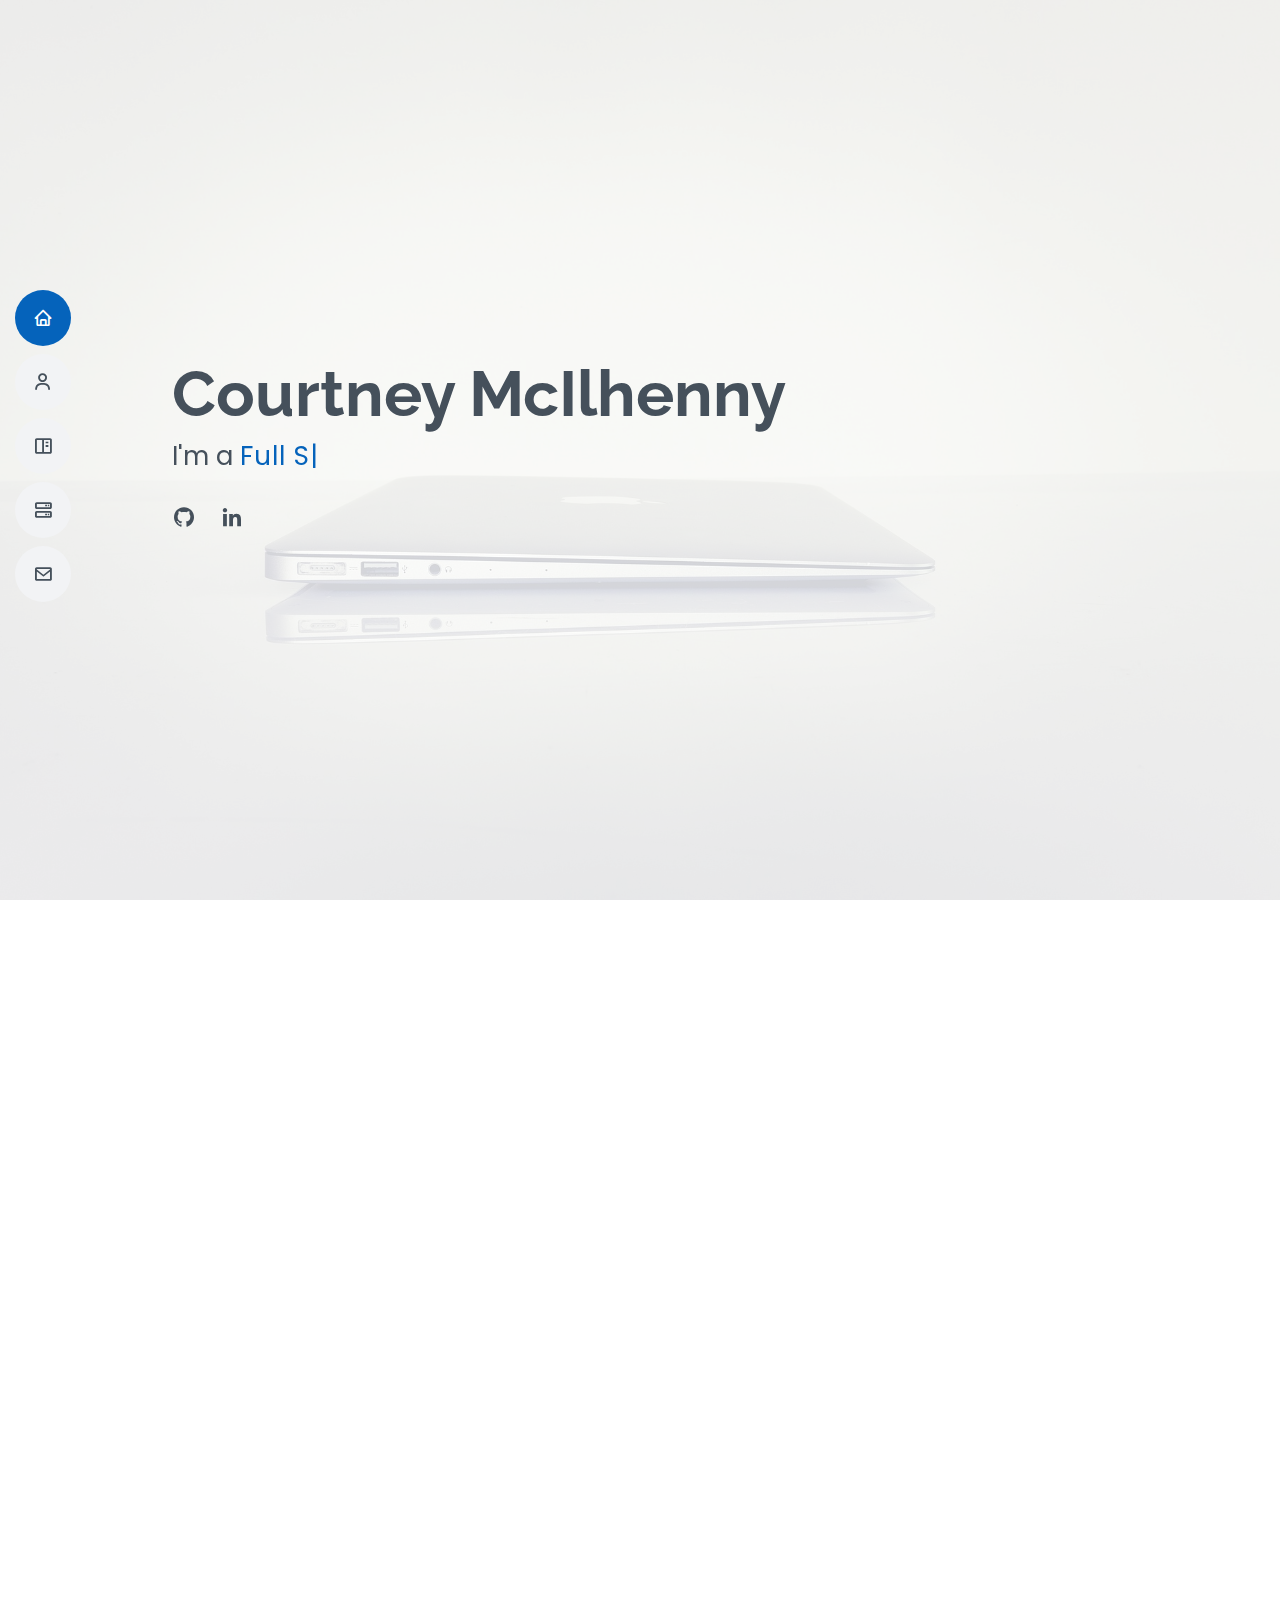
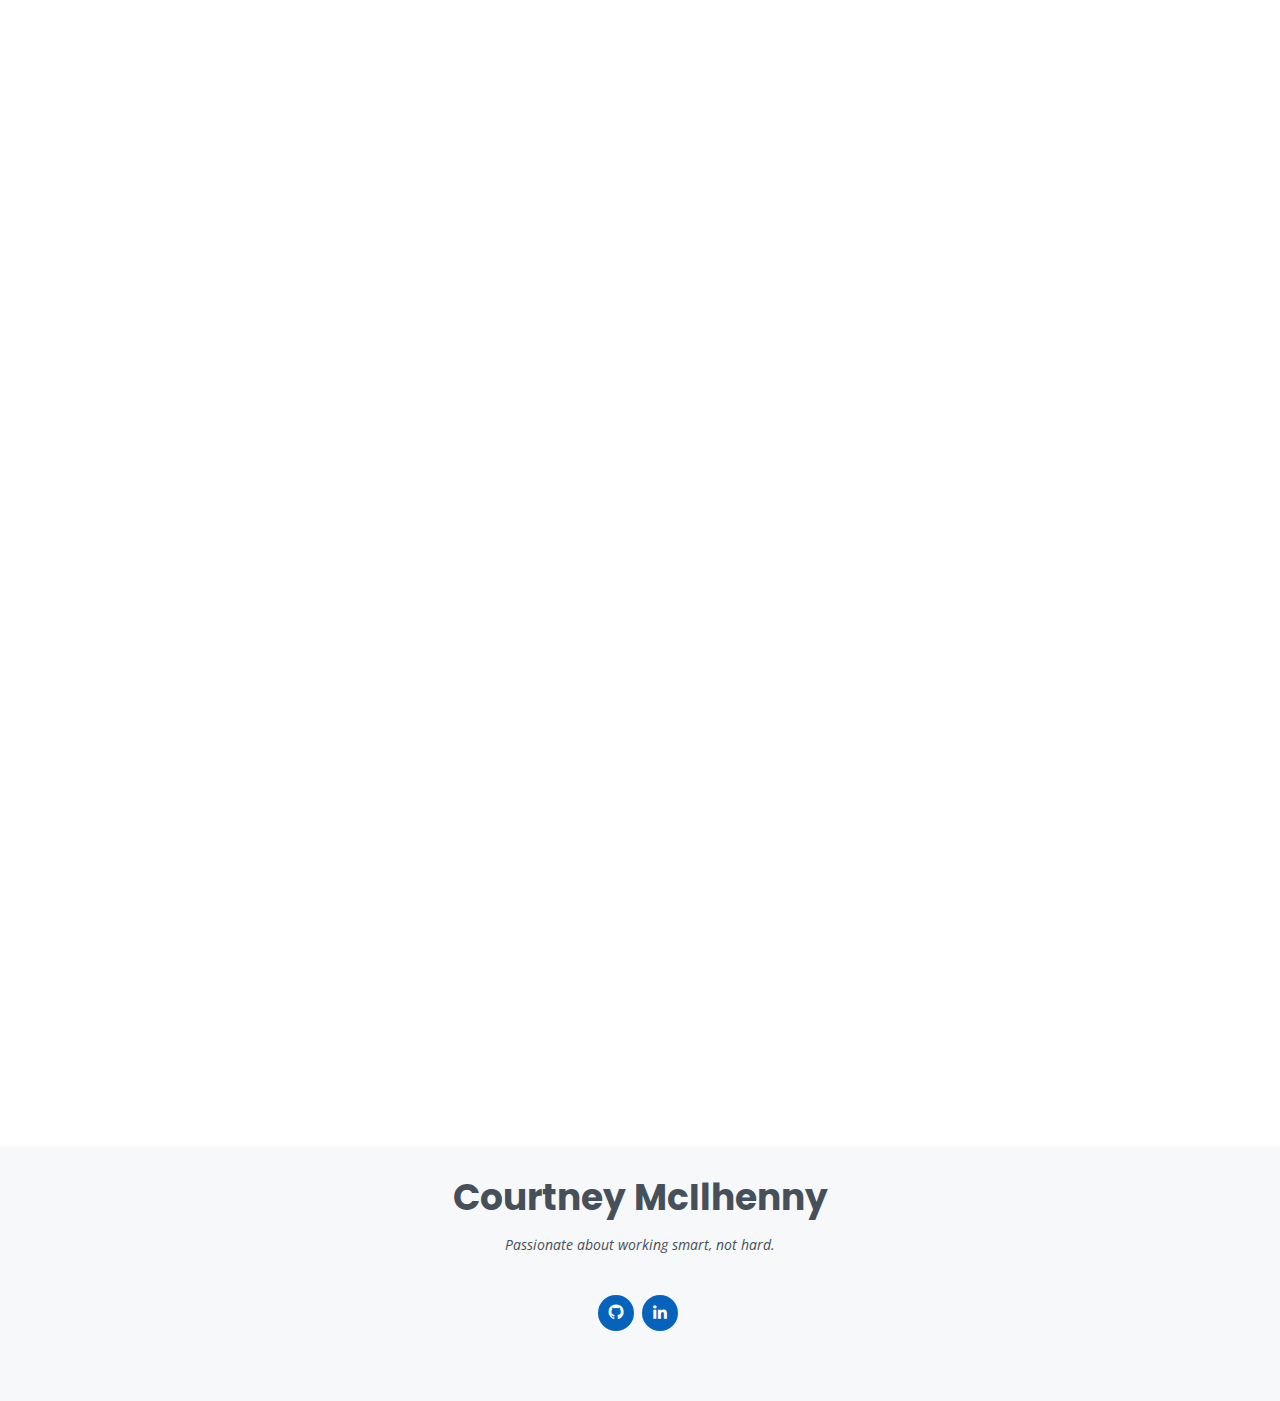
==== index.html @ bf25079f "updating footer" ====
<!DOCTYPE html>
<html lang="en">

<head>
  <meta charset="utf-8">
  <meta content="width=device-width, initial-scale=1.0" name="viewport">

  <title>Courtney McIlhenny</title>
  <meta content="" name="description">
  <meta content="" name="keywords">

  <!-- Favicons -->
  <link href="assets/img/logo.png" rel="icon">
  <link href="assets/img/apple-touch-icon.png" rel="apple-touch-icon">

  <!-- Google Fonts -->
  <link href="https://fonts.googleapis.com/css?family=Open+Sans:300,300i,400,400i,600,600i,700,700i|Raleway:300,300i,400,400i,500,500i,600,600i,700,700i|Poppins:300,300i,400,400i,500,500i,600,600i,700,700i" rel="stylesheet">

  <!-- Vendor CSS Files -->
  <link href="assets/vendor/aos/aos.css" rel="stylesheet">
  <link href="assets/vendor/bootstrap/css/bootstrap.min.css" rel="stylesheet">
  <link href="assets/vendor/bootstrap-icons/bootstrap-icons.css" rel="stylesheet">
  <link href="assets/vendor/boxicons/css/boxicons.min.css" rel="stylesheet">
  <link href="assets/vendor/glightbox/css/glightbox.min.css" rel="stylesheet">
  <link href="assets/vendor/swiper/swiper-bundle.min.css" rel="stylesheet">

  <!-- Template Main CSS File -->
  <link href="assets/css/style.css" rel="stylesheet">

  <!-- =======================================================
  * Template Name: MyResume - v4.8.1
  * Template URL: https://bootstrapmade.com/free-html-bootstrap-template-my-resume/
  * Author: BootstrapMade.com
  * License: https://bootstrapmade.com/license/
  ======================================================== -->
</head>

<body>

  <!-- ======= Mobile nav toggle button ======= -->
  <!-- <button type="button" class="mobile-nav-toggle d-xl-none"><i class="bi bi-list mobile-nav-toggle"></i></button> -->
  <i class="bi bi-list mobile-nav-toggle d-xl-none"></i>
  <!-- ======= Header ======= -->
  <header id="header" class="d-flex flex-column justify-content-center">

    <nav id="navbar" class="navbar nav-menu">
      <ul>
        <li><a href="#hero" class="nav-link scrollto active"><i class="bx bx-home"></i> <span>Home</span></a></li>
        <li><a href="#about" class="nav-link scrollto"><i class="bx bx-user"></i> <span>About</span></a></li>
        <li><a href="#portfolio" class="nav-link scrollto"><i class="bx bx-book-content"></i> <span>Portfolio</span></a></li>
        <li><a href="#services" class="nav-link scrollto"><i class="bx bx-server"></i> <span>Services</span></a></li>
        <li><a href="#contact" class="nav-link scrollto"><i class="bx bx-envelope"></i> <span>Contact</span></a></li>
      </ul>
    </nav><!-- .nav-menu -->

  </header><!-- End Header -->

  <!-- ======= Hero Section ======= -->
  <section id="hero" class="d-flex flex-column justify-content-center">
    <div class="container" data-aos="zoom-in" data-aos-delay="100">
      <h1>Courtney McIlhenny</h1>
      <p>I'm a <span class="typed" data-typed-items="Full Stack Developer, Software Engineer, Software Developer"></span></p>
      <div class="social-links">
        <a href="https://github.com/cmcilhenny" target="_blank" class="github"><i class="bx bxl-github"></i></a>
        <a href="https://www.linkedin.com/in/courtneymcilhenny/" target="_blank" class="linkedin"><i class="bx bxl-linkedin"></i></a>
      </div>
    </div>
  </section><!-- End Hero -->

  <main id="main">

    <!-- ======= About Section ======= -->
    <section id="about" class="about">
      <div class="container" data-aos="fade-up">

        <div class="section-title">
          <h2>About</h2>
          <p>Magnam dolores commodi suscipit. Necessitatibus eius consequatur ex aliquid fuga eum quidem. Sit sint consectetur velit. Quisquam quos quisquam cupiditate. Et nemo qui impedit suscipit alias ea. Quia fugiat sit in iste officiis commodi quidem hic quas.</p>
        </div>

        <div class="row">
          <div class="col-lg-4">
            <img src="assets/img/profile-pic.jpg" class="img-fluid" alt="">
          </div>
          <div class="col-lg-8 pt-4 pt-lg-0 content">
            <h3>Full Stack Software Engineer.</h3>
            <p class="fst-italic">
              Lorem ipsum dolor sit amet, consectetur adipiscing elit, sed do eiusmod tempor incididunt ut labore et dolore
              magna aliqua.
            </p>
            <div class="row">
              <div class="col-lg-6">
                <ul>
                  <li><i class="bi bi-chevron-right"></i> <strong>Website:</strong> <span>www.example.com</span></li>
                  <li><i class="bi bi-chevron-right"></i> <strong>City:</strong> <span>Minneapolis, USA</span></li>
                </ul>
              </div>
              <div class="col-lg-6">
                <ul>
                  <li><i class="bi bi-chevron-right"></i> <strong>Email:</strong> <span>email@example.com</span></li>
                  <li><i class="bi bi-chevron-right"></i> <strong>Freelance:</strong> <span>Available</span></li>
                </ul>
              </div>
            </div>
            <p>
              Officiis eligendi itaque labore et dolorum mollitia officiis optio vero. Quisquam sunt adipisci omnis et ut. Nulla accusantium dolor incidunt officia tempore. Et eius omnis.
              Cupiditate ut dicta maxime officiis quidem quia. Sed et consectetur qui quia repellendus itaque neque. Aliquid amet quidem ut quaerat cupiditate. Ab et eum qui repellendus omnis culpa magni laudantium dolores.
            </p>
          </div>
        </div>

      </div>
    </section><!-- End About Section -->

    <!-- ======= Skills Section ======= -->
    <section id="skills" class="skills">
      <div class="container" data-aos="fade-up">

        <div class="section-title">
          <h2>Skills</h2>
          <p>These are the technologies that I use regularly.</p>
          <a class="btn btn-link mt-2" target="_blank" href="https://drive.google.com/file/d/1zVoHGebVBBSy9ZC36EYoySupfPqlzGY8/view?usp=sharing">
            View My Resume
          </a>
        </div>

        <div class="row">

          <div class="col-lg-4 col-md-6">
            <div class="count-box">
              <img src="assets/img/skills/html.png" class="skills-icon"/>              
              <h4>HTML</h4>
              <p>
                I translate mock ups into semantic HTML. I love thinking about the best tags for the job!
              </p>
            </div>
          </div>

          <div class="col-lg-4 col-md-6 mt-5 mt-md-0">
            <div class="count-box">
              <img src="assets/img/skills/css.png" class="skills-icon"/>
              <h4>CSS</h4>
              <p>
                I use CSS to build great user experiences. I am familiar with Sass and CSS in JS, which help efficienlty build these experiences and keep an orginised codbase.
              </p>
            </div>
          </div>

          <div class="col-lg-4 col-md-6 mt-5 mt-lg-0">
            <div class="count-box">
              <img src="assets/img/skills/js.png" class="skills-icon"/>
              <h4>JavaScript</h4>
              <p>
                I fell in love with coding through Javascript and learned some basics building a "choose your own adventure game." Now, I build both static and dynamic websites that utilize Javascript.
              </p>
            </div>
          </div>

          <div class="col-lg-4 col-md-6 mt-5 mt-lg-0">
            <div class="count-box">
              <img src="assets/img/skills/react.png" class="skills-icon"/>
              <h4>React</h4>
              <p>
                I have experience using Backbone, Angualr and React. React is my prefered framework for a variety of reasons including its testability, performance, and code organization. Honestly, I have the most fun developing in this framwork!
              </p>
            </div>
          </div>

          <div class="col-lg-4 col-md-6 mt-5 mt-lg-0">
            <div class="count-box">
              <img src="assets/img/skills/aws.png" class="skills-icon"/>
              <h4>AWS</h4>
              <p>
                I am able to use a variety Amazon Web Services (AWS) to deploy and maintain enterprise web applications. I have managed and created groovy scripts for creating conditiuous deployment pipelines on the enterprise level.
              </p>
            </div>
          </div>

          <div class="col-lg-4 col-md-6 mt-5 mt-lg-0">
            <div class="count-box">
              <img src="assets/img/skills/organization.png" class="skills-icon"/>
              <h4>Organization & Communication</h4>
              <p>
                I have a unique background in managing large teams and organizing massive public events prior to starting my career as a software developer. I have extensive experince working and parenting small children during COVID. I am used to juggling multiplte projects and communicating about thier progress.
          </div>

        </div>

      </div>
    </section><!-- End Facts Section -->

    <!-- ======= Portfolio Section ======= -->
    <section id="portfolio" class="portfolio section-bg">
      <div class="container" data-aos="fade-up">

        <div class="section-title">
          <h2>Portfolio</h2>
          <p>Magnam dolores commodi suscipit. Necessitatibus eius consequatur ex aliquid fuga eum quidem. Sit sint consectetur velit. Quisquam quos quisquam cupiditate. Et nemo qui impedit suscipit alias ea. Quia fugiat sit in iste officiis commodi quidem hic quas.</p>
        </div>

        <div class="row">
          <div class="col-lg-12 d-flex justify-content-center" data-aos="fade-up" data-aos-delay="100">
            <ul id="portfolio-flters">
              <li data-filter="*" class="filter-active">All</li>
              <li data-filter=".filter-app">App</li>
              <li data-filter=".filter-card">Card</li>
              <li data-filter=".filter-web">Web</li>
            </ul>
          </div>
        </div>

        <div class="row portfolio-container" data-aos="fade-up" data-aos-delay="200">

          <div class="col-lg-4 col-md-6 portfolio-item filter-app">
            <div class="portfolio-wrap">
              <img src="assets/img/portfolio/portfolio-1.jpg" class="img-fluid" alt="">
              <div class="portfolio-info">
                <h4>App 1</h4>
                <p>App</p>
                <div class="portfolio-links">
                  <a href="assets/img/portfolio/portfolio-1.jpg" data-gallery="portfolioGallery" class="portfolio-lightbox" title="App 1"><i class="bx bx-plus"></i></a>
                  <a href="portfolio-details.html" class="portfolio-details-lightbox" data-glightbox="type: external" title="Portfolio Details"><i class="bx bx-link"></i></a>
                </div>
              </div>
            </div>
          </div>

          <div class="col-lg-4 col-md-6 portfolio-item filter-web">
            <div class="portfolio-wrap">
              <img src="assets/img/portfolio/portfolio-2.jpg" class="img-fluid" alt="">
              <div class="portfolio-info">
                <h4>Web 3</h4>
                <p>Web</p>
                <div class="portfolio-links">
                  <a href="assets/img/portfolio/portfolio-2.jpg" data-gallery="portfolioGallery" class="portfolio-lightbox" title="Web 3"><i class="bx bx-plus"></i></a>
                  <a href="portfolio-details.html" class="portfolio-details-lightbox" data-glightbox="type: external" title="Portfolio Details"><i class="bx bx-link"></i></a>
                </div>
              </div>
            </div>
          </div>

          <div class="col-lg-4 col-md-6 portfolio-item filter-app">
            <div class="portfolio-wrap">
              <img src="assets/img/portfolio/portfolio-3.jpg" class="img-fluid" alt="">
              <div class="portfolio-info">
                <h4>App 2</h4>
                <p>App</p>
                <div class="portfolio-links">
                  <a href="assets/img/portfolio/portfolio-3.jpg" data-gallery="portfolioGallery" class="portfolio-lightbox" title="App 2"><i class="bx bx-plus"></i></a>
                  <a href="portfolio-details.html" class="portfolio-details-lightbox" data-glightbox="type: external" title="Portfolio Details"><i class="bx bx-link"></i></a>
                </div>
              </div>
            </div>
          </div>

          <div class="col-lg-4 col-md-6 portfolio-item filter-card">
            <div class="portfolio-wrap">
              <img src="assets/img/portfolio/portfolio-4.jpg" class="img-fluid" alt="">
              <div class="portfolio-info">
                <h4>Card 2</h4>
                <p>Card</p>
                <div class="portfolio-links">
                  <a href="assets/img/portfolio/portfolio-4.jpg" data-gallery="portfolioGallery" class="portfolio-lightbox" title="Card 2"><i class="bx bx-plus"></i></a>
                  <a href="portfolio-details.html" class="portfolio-details-lightbox" data-glightbox="type: external" title="Portfolio Details"><i class="bx bx-link"></i></a>
                </div>
              </div>
            </div>
          </div>

          <div class="col-lg-4 col-md-6 portfolio-item filter-web">
            <div class="portfolio-wrap">
              <img src="assets/img/portfolio/portfolio-5.jpg" class="img-fluid" alt="">
              <div class="portfolio-info">
                <h4>Web 2</h4>
                <p>Web</p>
                <div class="portfolio-links">
                  <a href="assets/img/portfolio/portfolio-5.jpg" data-gallery="portfolioGallery" class="portfolio-lightbox" title="Web 2"><i class="bx bx-plus"></i></a>
                  <a href="portfolio-details.html" class="portfolio-details-lightbox" data-glightbox="type: external" title="Portfolio Details"><i class="bx bx-link"></i></a>
                </div>
              </div>
            </div>
          </div>

          <div class="col-lg-4 col-md-6 portfolio-item filter-app">
            <div class="portfolio-wrap">
              <img src="assets/img/portfolio/portfolio-6.jpg" class="img-fluid" alt="">
              <div class="portfolio-info">
                <h4>App 3</h4>
                <p>App</p>
                <div class="portfolio-links">
                  <a href="assets/img/portfolio/portfolio-6.jpg" data-gallery="portfolioGallery" class="portfolio-lightbox" title="App 3"><i class="bx bx-plus"></i></a>
                  <a href="portfolio-details.html" class="portfolio-details-lightbox" data-glightbox="type: external" title="Portfolio Details"><i class="bx bx-link"></i></a>
                </div>
              </div>
            </div>
          </div>

          <div class="col-lg-4 col-md-6 portfolio-item filter-card">
            <div class="portfolio-wrap">
              <img src="assets/img/portfolio/portfolio-7.jpg" class="img-fluid" alt="">
              <div class="portfolio-info">
                <h4>Card 1</h4>
                <p>Card</p>
                <div class="portfolio-links">
                  <a href="assets/img/portfolio/portfolio-7.jpg" data-gallery="portfolioGallery" class="portfolio-lightbox" title="Card 1"><i class="bx bx-plus"></i></a>
                  <a href="portfolio-details.html" class="portfolio-details-lightbox" data-glightbox="type: external" title="Portfolio Details"><i class="bx bx-link"></i></a>
                </div>
              </div>
            </div>
          </div>

          <div class="col-lg-4 col-md-6 portfolio-item filter-card">
            <div class="portfolio-wrap">
              <img src="assets/img/portfolio/portfolio-8.jpg" class="img-fluid" alt="">
              <div class="portfolio-info">
                <h4>Card 3</h4>
                <p>Card</p>
                <div class="portfolio-links">
                  <a href="assets/img/portfolio/portfolio-8.jpg" data-gallery="portfolioGallery" class="portfolio-lightbox" title="Card 3"><i class="bx bx-plus"></i></a>
                  <a href="portfolio-details.html" class="portfolio-details-lightbox" data-glightbox="type: external" title="Portfolio Details"><i class="bx bx-link"></i></a>
                </div>
              </div>
            </div>
          </div>

          <div class="col-lg-4 col-md-6 portfolio-item filter-web">
            <div class="portfolio-wrap">
              <img src="assets/img/portfolio/portfolio-9.jpg" class="img-fluid" alt="">
              <div class="portfolio-info">
                <h4>Web 3</h4>
                <p>Web</p>
                <div class="portfolio-links">
                  <a href="assets/img/portfolio/portfolio-9.jpg" data-gallery="portfolioGallery" class="portfolio-lightbox" title="Web 3"><i class="bx bx-plus"></i></a>
                  <a href="portfolio-details.html" class="portfolio-details-lightbox" data-glightbox="type: external" title="Portfolio Details"><i class="bx bx-link"></i></a>
                </div>
              </div>
            </div>
          </div>

        </div>

      </div>
    </section><!-- End Portfolio Section -->

    <!-- ======= Services Section ======= -->
    <section id="services" class="services">
      <div class="container" data-aos="fade-up">

        <div class="section-title">
          <h2>Services</h2>
          <p>Magnam dolores commodi suscipit. Necessitatibus eius consequatur ex aliquid fuga eum quidem. Sit sint consectetur velit. Quisquam quos quisquam cupiditate. Et nemo qui impedit suscipit alias ea. Quia fugiat sit in iste officiis commodi quidem hic quas.</p>
        </div>

        <div class="row">

          <div class="col-lg-4 col-md-6 d-flex align-items-stretch" data-aos="zoom-in" data-aos-delay="100">
            <div class="icon-box iconbox-blue">
              <div class="icon">
                <svg width="100" height="100" viewBox="0 0 600 600" xmlns="http://www.w3.org/2000/svg">
                  <path stroke="none" stroke-width="0" fill="#f5f5f5" d="M300,521.0016835830174C376.1290562159157,517.8887921683347,466.0731472004068,529.7835943286574,510.70327084640275,468.03025145048787C554.3714126377745,407.6079735673963,508.03601936045806,328.9844924480964,491.2728898941984,256.3432110539036C474.5976632858925,184.082847569629,479.9380746630129,96.60480741107993,416.23090153303,58.64404602377083C348.86323505073057,18.502131276798302,261.93793281208167,40.57373210992963,193.5410806939664,78.93577620505333C130.42746243093433,114.334589627462,98.30271207620316,179.96522072025542,76.75703585869454,249.04625023123273C51.97151888228291,328.5150500222984,13.704378332031375,421.85034740162234,66.52175969318436,486.19268352777647C119.04800174914682,550.1803526380478,217.28368757567262,524.383925680826,300,521.0016835830174"></path>
                </svg>
                <i class="bx bxl-dribbble"></i>
              </div>
              <h4><a href="">Lorem Ipsum</a></h4>
              <p>Voluptatum deleniti atque corrupti quos dolores et quas molestias excepturi</p>
            </div>
          </div>

          <div class="col-lg-4 col-md-6 d-flex align-items-stretch mt-4 mt-md-0" data-aos="zoom-in" data-aos-delay="200">
            <div class="icon-box iconbox-orange ">
              <div class="icon">
                <svg width="100" height="100" viewBox="0 0 600 600" xmlns="http://www.w3.org/2000/svg">
                  <path stroke="none" stroke-width="0" fill="#f5f5f5" d="M300,582.0697525312426C382.5290701553225,586.8405444964366,449.9789794690241,525.3245884688669,502.5850820975895,461.55621195738473C556.606425686781,396.0723002908107,615.8543463187945,314.28637112970534,586.6730223649479,234.56875336149918C558.9533121215079,158.8439757836574,454.9685369536778,164.00468322053177,381.49747125262974,130.76875717737553C312.15926192815925,99.40240125094834,248.97055460311594,18.661163978235184,179.8680185752513,50.54337015887873C110.5421016452524,82.52863877960104,119.82277516462835,180.83849132639028,109.12597500060166,256.43424936330496C100.08760227029461,320.3096726198365,92.17705696193138,384.0621239912766,124.79988738764834,439.7174275375508C164.83382741302287,508.01625554203684,220.96474134820875,577.5009287672846,300,582.0697525312426"></path>
                </svg>
                <i class="bx bx-file"></i>
              </div>
              <h4><a href="">Sed Perspiciatis</a></h4>
              <p>Duis aute irure dolor in reprehenderit in voluptate velit esse cillum dolore</p>
            </div>
          </div>

          <div class="col-lg-4 col-md-6 d-flex align-items-stretch mt-4 mt-lg-0" data-aos="zoom-in" data-aos-delay="300">
            <div class="icon-box iconbox-pink">
              <div class="icon">
                <svg width="100" height="100" viewBox="0 0 600 600" xmlns="http://www.w3.org/2000/svg">
                  <path stroke="none" stroke-width="0" fill="#f5f5f5" d="M300,541.5067337569781C382.14930387511276,545.0595476570109,479.8736841581634,548.3450877840088,526.4010558755058,480.5488172755941C571.5218469581645,414.80211281144784,517.5187510058486,332.0715597781072,496.52539010469104,255.14436215662573C477.37192572678356,184.95920475031193,473.57363656557914,105.61284051026155,413.0603344069578,65.22779650032875C343.27470386102294,18.654635553484475,251.2091493199835,5.337323636656869,175.0934190732945,40.62881213300186C97.87086631185822,76.43348514350839,51.98124368387456,156.15599469081315,36.44837278890362,239.84606092416172C21.716077023791087,319.22268207091537,43.775223500013084,401.1760424656574,96.891909868211,461.97329694683043C147.22146801428983,519.5804099606455,223.5754009179313,538.201503339737,300,541.5067337569781"></path>
                </svg>
                <i class="bx bx-tachometer"></i>
              </div>
              <h4><a href="">Magni Dolores</a></h4>
              <p>Excepteur sint occaecat cupidatat non proident, sunt in culpa qui officia</p>
            </div>
          </div>

          <div class="col-lg-4 col-md-6 d-flex align-items-stretch mt-4" data-aos="zoom-in" data-aos-delay="100">
            <div class="icon-box iconbox-yellow">
              <div class="icon">
                <svg width="100" height="100" viewBox="0 0 600 600" xmlns="http://www.w3.org/2000/svg">
                  <path stroke="none" stroke-width="0" fill="#f5f5f5" d="M300,503.46388370962813C374.79870501325706,506.71871716319447,464.8034551963731,527.1746412648533,510.4981551193396,467.86667711651364C555.9287308511215,408.9015244558933,512.6030010748507,327.5744911775523,490.211057578863,256.5855673507754C471.097692560561,195.9906835881958,447.69079081568157,138.11976852964426,395.19560036434837,102.3242989838813C329.3053358748298,57.3949838291264,248.02791733380457,8.279543830951368,175.87071277845988,42.242879143198664C103.41431057327972,76.34704239035025,93.79494320519305,170.9812938413882,81.28167332365135,250.07896920659033C70.17666984294237,320.27484674793965,64.84698225790005,396.69656628748305,111.28512138212992,450.4950937839243C156.20124167950087,502.5303643271138,231.32542653798444,500.4755392045468,300,503.46388370962813"></path>
                </svg>
                <i class="bx bx-layer"></i>
              </div>
              <h4><a href="">Nemo Enim</a></h4>
              <p>At vero eos et accusamus et iusto odio dignissimos ducimus qui blanditiis</p>
            </div>
          </div>

          <div class="col-lg-4 col-md-6 d-flex align-items-stretch mt-4" data-aos="zoom-in" data-aos-delay="200">
            <div class="icon-box iconbox-red">
              <div class="icon">
                <svg width="100" height="100" viewBox="0 0 600 600" xmlns="http://www.w3.org/2000/svg">
                  <path stroke="none" stroke-width="0" fill="#f5f5f5" d="M300,532.3542879108572C369.38199826031484,532.3153073249985,429.10787420159085,491.63046689027357,474.5244479745417,439.17860296908856C522.8885846962883,383.3225815378663,569.1668002868075,314.3205725914397,550.7432151929288,242.7694973846089C532.6665558377875,172.5657663291529,456.2379748765914,142.6223662098291,390.3689995646985,112.34683881706744C326.66090330228417,83.06452184765237,258.84405631176094,53.51806209861945,193.32584062364296,78.48882559362697C121.61183558270385,105.82097193414197,62.805066853699245,167.19869350419734,48.57481801355237,242.6138429142374C34.843463184063346,315.3850353017275,76.69343916112496,383.4422959591041,125.22947124332185,439.3748458443577C170.7312796277747,491.8107796887764,230.57421082200815,532.3932930995766,300,532.3542879108572"></path>
                </svg>
                <i class="bx bx-slideshow"></i>
              </div>
              <h4><a href="">Dele Cardo</a></h4>
              <p>Quis consequatur saepe eligendi voluptatem consequatur dolor consequuntur</p>
            </div>
          </div>

          <div class="col-lg-4 col-md-6 d-flex align-items-stretch mt-4" data-aos="zoom-in" data-aos-delay="300">
            <div class="icon-box iconbox-teal">
              <div class="icon">
                <svg width="100" height="100" viewBox="0 0 600 600" xmlns="http://www.w3.org/2000/svg">
                  <path stroke="none" stroke-width="0" fill="#f5f5f5" d="M300,566.797414625762C385.7384707136149,576.1784315230908,478.7894351017131,552.8928747891023,531.9192734346935,484.94944893311C584.6109503024035,417.5663521118492,582.489472248146,322.67544863468447,553.9536738515405,242.03673114598146C529.1557734026468,171.96086150256528,465.24506316201064,127.66468636344209,395.9583748389544,100.7403814666027C334.2173773831606,76.7482773500951,269.4350130405921,84.62216499799875,207.1952322260088,107.2889140133804C132.92018162631612,134.33871894543012,41.79353780512637,160.00259165414826,22.644507872594943,236.69541883565114C3.319112789854554,314.0945973066697,72.72355303640163,379.243833228382,124.04198916343866,440.3218312028393C172.9286146004772,498.5055451809895,224.45579914871206,558.5317968840102,300,566.797414625762"></path>
                </svg>
                <i class="bx bx-arch"></i>
              </div>
              <h4><a href="">Divera Don</a></h4>
              <p>Modi nostrum vel laborum. Porro fugit error sit minus sapiente sit aspernatur</p>
            </div>
          </div>

        </div>

      </div>
    </section><!-- End Services Section -->

    <!-- ======= Testimonials Section ======= -->
    <section id="testimonials" class="testimonials section-bg">
      <div class="container" data-aos="fade-up">

        <div class="section-title">
          <h2>Testimonials</h2>
        </div>

        <div class="testimonials-slider swiper" data-aos="fade-up" data-aos-delay="100">
          <div class="swiper-wrapper">

            <div class="swiper-slide">
              <div class="testimonial-item">
                <img src="assets/img/testimonials/testimonials-1.jpg" class="testimonial-img" alt="">
                <h3>Saul Goodman</h3>
                <h4>Ceo &amp; Founder</h4>
                <p>
                  <i class="bx bxs-quote-alt-left quote-icon-left"></i>
                  Proin iaculis purus consequat sem cure digni ssim donec porttitora entum suscipit rhoncus. Accusantium quam, ultricies eget id, aliquam eget nibh et. Maecen aliquam, risus at semper.
                  <i class="bx bxs-quote-alt-right quote-icon-right"></i>
                </p>
              </div>
            </div><!-- End testimonial item -->

            <div class="swiper-slide">
              <div class="testimonial-item">
                <img src="assets/img/testimonials/testimonials-2.jpg" class="testimonial-img" alt="">
                <h3>Sara Wilsson</h3>
                <h4>Designer</h4>
                <p>
                  <i class="bx bxs-quote-alt-left quote-icon-left"></i>
                  Export tempor illum tamen malis malis eram quae irure esse labore quem cillum quid cillum eram malis quorum velit fore eram velit sunt aliqua noster fugiat irure amet legam anim culpa.
                  <i class="bx bxs-quote-alt-right quote-icon-right"></i>
                </p>
              </div>
            </div><!-- End testimonial item -->

            <div class="swiper-slide">
              <div class="testimonial-item">
                <img src="assets/img/testimonials/testimonials-3.jpg" class="testimonial-img" alt="">
                <h3>Jena Karlis</h3>
                <h4>Store Owner</h4>
                <p>
                  <i class="bx bxs-quote-alt-left quote-icon-left"></i>
                  Enim nisi quem export duis labore cillum quae magna enim sint quorum nulla quem veniam duis minim tempor labore quem eram duis noster aute amet eram fore quis sint minim.
                  <i class="bx bxs-quote-alt-right quote-icon-right"></i>
                </p>
              </div>
            </div><!-- End testimonial item -->

            <div class="swiper-slide">
              <div class="testimonial-item">
                <img src="assets/img/testimonials/testimonials-4.jpg" class="testimonial-img" alt="">
                <h3>Matt Brandon</h3>
                <h4>Freelancer</h4>
                <p>
                  <i class="bx bxs-quote-alt-left quote-icon-left"></i>
                  Fugiat enim eram quae cillum dolore dolor amet nulla culpa multos export minim fugiat minim velit minim dolor enim duis veniam ipsum anim magna sunt elit fore quem dolore labore illum veniam.
                  <i class="bx bxs-quote-alt-right quote-icon-right"></i>
                </p>
              </div>
            </div><!-- End testimonial item -->

            <div class="swiper-slide">
              <div class="testimonial-item">
                <img src="assets/img/testimonials/testimonials-5.jpg" class="testimonial-img" alt="">
                <h3>John Larson</h3>
                <h4>Entrepreneur</h4>
                <p>
                  <i class="bx bxs-quote-alt-left quote-icon-left"></i>
                  Quis quorum aliqua sint quem legam fore sunt eram irure aliqua veniam tempor noster veniam enim culpa labore duis sunt culpa nulla illum cillum fugiat legam esse veniam culpa fore nisi cillum quid.
                  <i class="bx bxs-quote-alt-right quote-icon-right"></i>
                </p>
              </div>
            </div><!-- End testimonial item -->

          </div>
          <div class="swiper-pagination"></div>
        </div>

      </div>
    </section><!-- End Testimonials Section -->

    <!-- ======= Contact Section ======= -->
    <section id="contact" class="contact">
      <div class="container" data-aos="fade-up">

        <div class="section-title">
          <h2>Contact</h2>
        </div>

        <div class="row mt-1">

          <div class="col-lg-4">
            <div class="info">
              <div class="address">
                <i class="bi bi-geo-alt"></i>
                <h4>Location:</h4>
                <p>A108 Adam Street, New York, NY 535022</p>
              </div>

              <div class="email">
                <i class="bi bi-envelope"></i>
                <h4>Email:</h4>
                <p>info@example.com</p>
              </div>

              <div class="phone">
                <i class="bi bi-phone"></i>
                <h4>Call:</h4>
                <p>+1 5589 55488 55s</p>
              </div>

            </div>

          </div>

          <div class="col-lg-8 mt-5 mt-lg-0">

            <form action="forms/contact.php" method="post" role="form" class="php-email-form">
              <div class="row">
                <div class="col-md-6 form-group">
                  <input type="text" name="name" class="form-control" id="name" placeholder="Your Name" required>
                </div>
                <div class="col-md-6 form-group mt-3 mt-md-0">
                  <input type="email" class="form-control" name="email" id="email" placeholder="Your Email" required>
                </div>
              </div>
              <div class="form-group mt-3">
                <input type="text" class="form-control" name="subject" id="subject" placeholder="Subject" required>
              </div>
              <div class="form-group mt-3">
                <textarea class="form-control" name="message" rows="5" placeholder="Message" required></textarea>
              </div>
              <div class="my-3">
                <div class="loading">Loading</div>
                <div class="error-message"></div>
                <div class="sent-message">Your message has been sent. Thank you!</div>
              </div>
              <div class="text-center"><button type="submit">Send Message</button></div>
            </form>

          </div>

        </div>

      </div>
    </section><!-- End Contact Section -->

  </main><!-- End #main -->

  <!-- ======= Footer ======= -->
  <footer id="footer">
    <div class="container">
      <h3>Courtney McIlhenny</h3>
      <p>Passionate about working smart, not hard.</p>
      <div class="social-links">
        <a href="https://github.com/cmcilhenny" target="_blank" class="github"><i class="bx bxl-github"></i></a>
        <a href="https://www.linkedin.com/in/courtneymcilhenny/" target="_blank" class="linkedin"><i class="bx bxl-linkedin"></i></a>
      </div>
    </div>
  </footer><!-- End Footer -->

  <div id="preloader"></div>
  <a href="#" class="back-to-top d-flex align-items-center justify-content-center"><i class="bi bi-arrow-up-short"></i></a>

  <!-- Vendor JS Files -->
  <script src="assets/vendor/purecounter/purecounter_vanilla.js"></script>
  <script src="assets/vendor/aos/aos.js"></script>
  <script src="assets/vendor/bootstrap/js/bootstrap.bundle.min.js"></script>
  <script src="assets/vendor/glightbox/js/glightbox.min.js"></script>
  <script src="assets/vendor/isotope-layout/isotope.pkgd.min.js"></script>
  <script src="assets/vendor/swiper/swiper-bundle.min.js"></script>
  <script src="assets/vendor/typed.js/typed.min.js"></script>
  <script src="assets/vendor/waypoints/noframework.waypoints.js"></script>
  <script src="assets/vendor/php-email-form/validate.js"></script>

  <!-- Template Main JS File -->
  <script src="assets/js/main.js"></script>

</body>

</html>
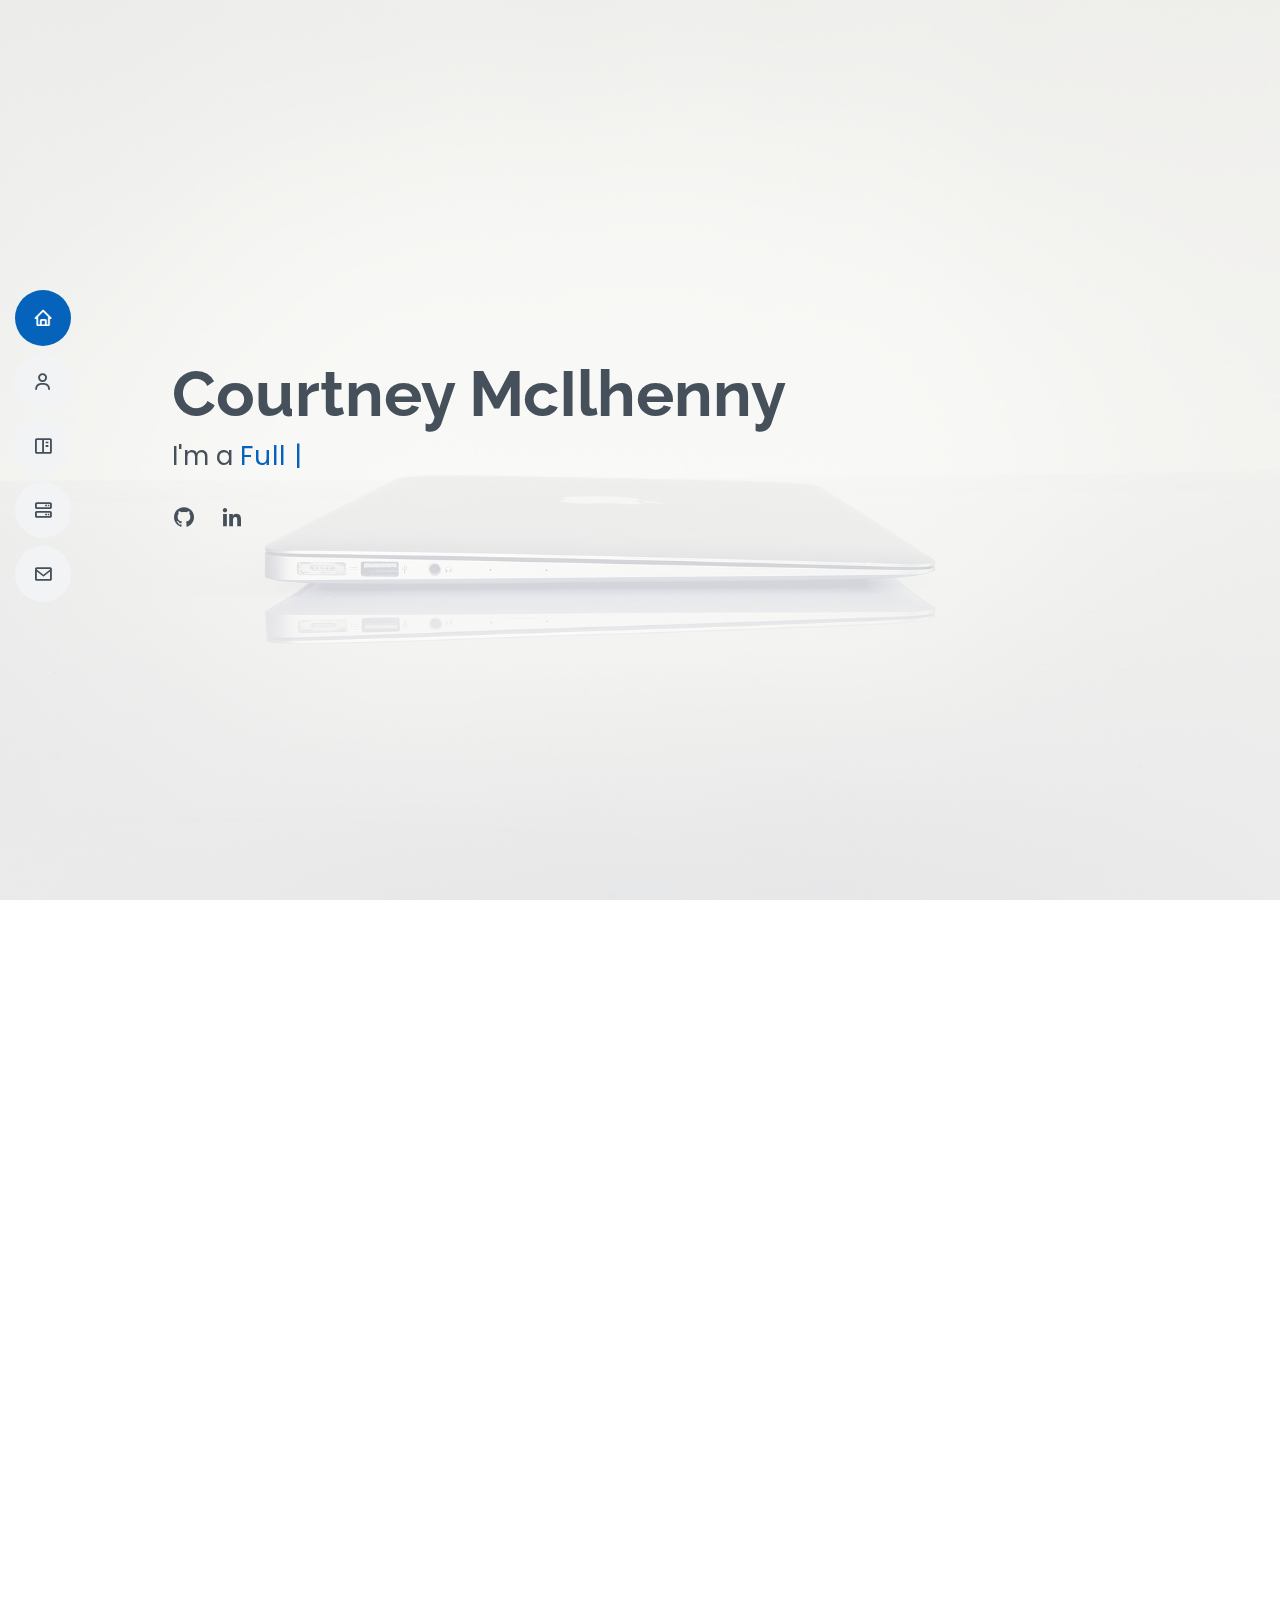
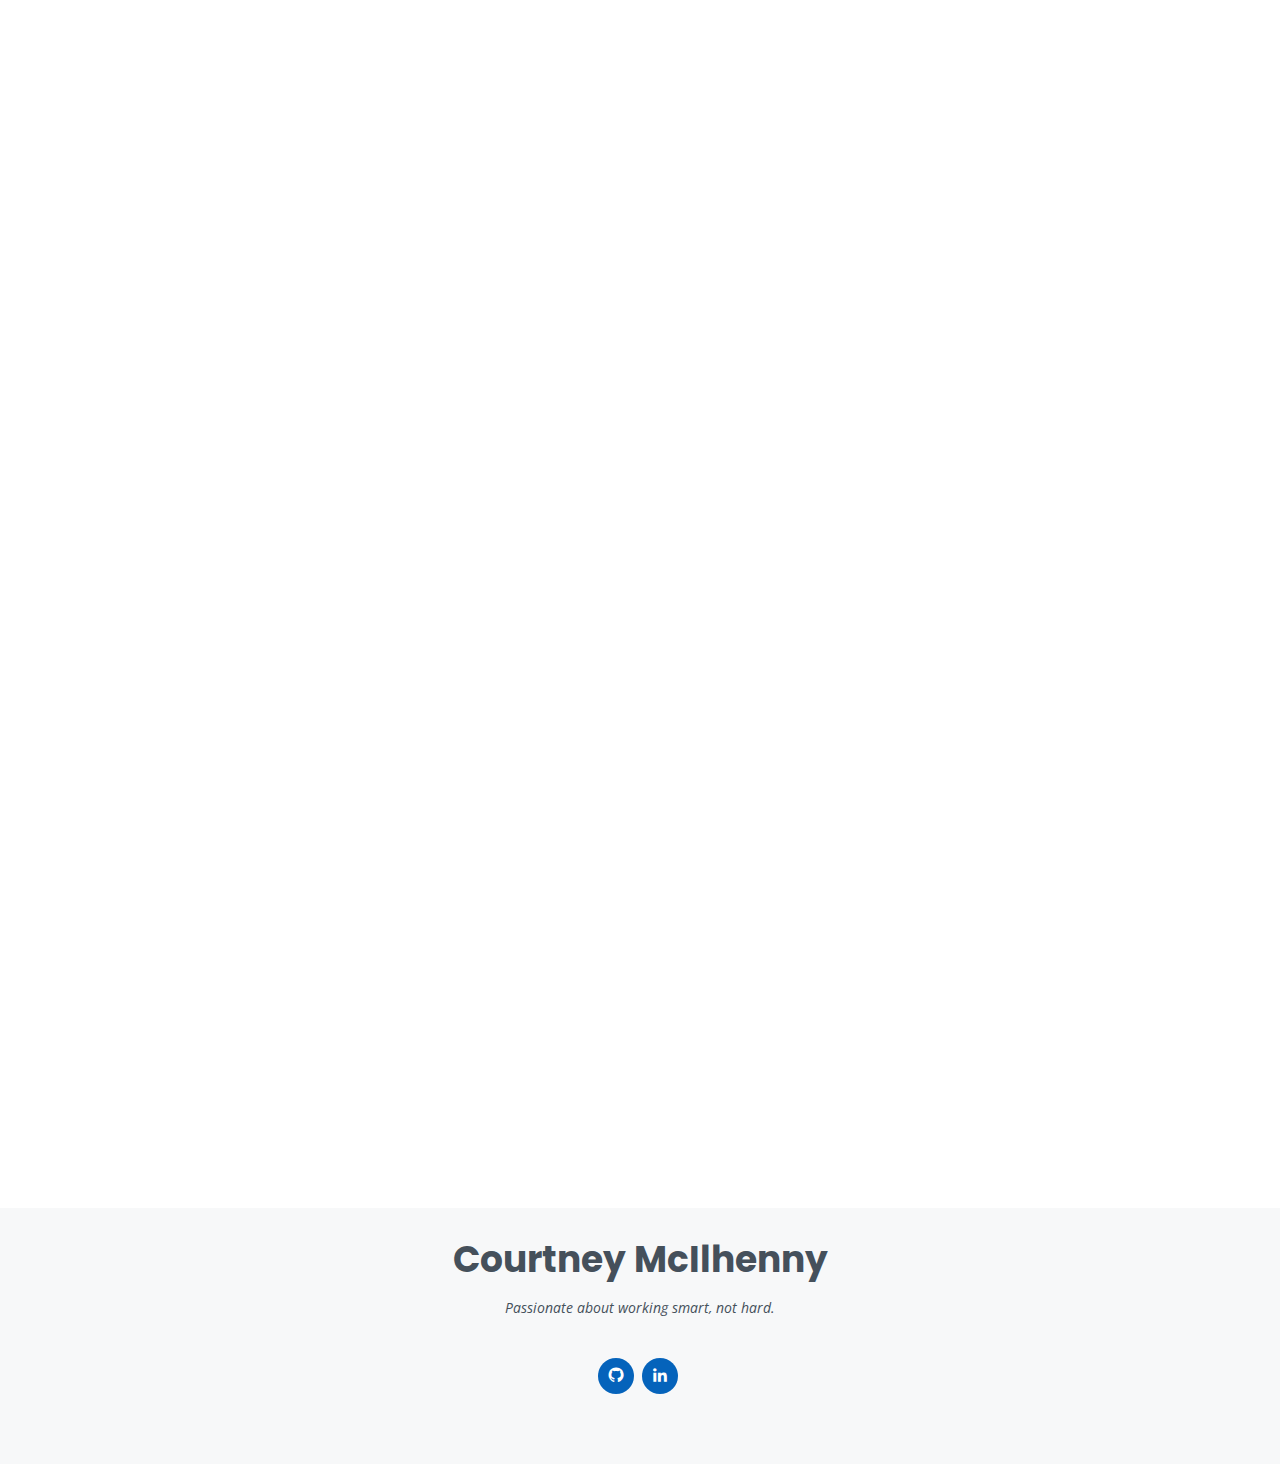
==== commit 7db696bd: "removing unused code" ====
--- a/index.html
+++ b/index.html
@@ -342,183 +342,6 @@
       </div>
     </section><!-- End Portfolio Section -->
 
-    <!-- ======= Services Section ======= -->
-    <section id="services" class="services">
-      <div class="container" data-aos="fade-up">
-
-        <div class="section-title">
-          <h2>Services</h2>
-          <p>Magnam dolores commodi suscipit. Necessitatibus eius consequatur ex aliquid fuga eum quidem. Sit sint consectetur velit. Quisquam quos quisquam cupiditate. Et nemo qui impedit suscipit alias ea. Quia fugiat sit in iste officiis commodi quidem hic quas.</p>
-        </div>
-
-        <div class="row">
-
-          <div class="col-lg-4 col-md-6 d-flex align-items-stretch" data-aos="zoom-in" data-aos-delay="100">
-            <div class="icon-box iconbox-blue">
-              <div class="icon">
-                <svg width="100" height="100" viewBox="0 0 600 600" xmlns="http://www.w3.org/2000/svg">
-                  <path stroke="none" stroke-width="0" fill="#f5f5f5" d="M300,521.0016835830174C376.1290562159157,517.8887921683347,466.0731472004068,529.7835943286574,510.70327084640275,468.03025145048787C554.3714126377745,407.6079735673963,508.03601936045806,328.9844924480964,491.2728898941984,256.3432110539036C474.5976632858925,184.082847569629,479.9380746630129,96.60480741107993,416.23090153303,58.64404602377083C348.86323505073057,18.502131276798302,261.93793281208167,40.57373210992963,193.5410806939664,78.93577620505333C130.42746243093433,114.334589627462,98.30271207620316,179.96522072025542,76.75703585869454,249.04625023123273C51.97151888228291,328.5150500222984,13.704378332031375,421.85034740162234,66.52175969318436,486.19268352777647C119.04800174914682,550.1803526380478,217.28368757567262,524.383925680826,300,521.0016835830174"></path>
-                </svg>
-                <i class="bx bxl-dribbble"></i>
-              </div>
-              <h4><a href="">Lorem Ipsum</a></h4>
-              <p>Voluptatum deleniti atque corrupti quos dolores et quas molestias excepturi</p>
-            </div>
-          </div>
-
-          <div class="col-lg-4 col-md-6 d-flex align-items-stretch mt-4 mt-md-0" data-aos="zoom-in" data-aos-delay="200">
-            <div class="icon-box iconbox-orange ">
-              <div class="icon">
-                <svg width="100" height="100" viewBox="0 0 600 600" xmlns="http://www.w3.org/2000/svg">
-                  <path stroke="none" stroke-width="0" fill="#f5f5f5" d="M300,582.0697525312426C382.5290701553225,586.8405444964366,449.9789794690241,525.3245884688669,502.5850820975895,461.55621195738473C556.606425686781,396.0723002908107,615.8543463187945,314.28637112970534,586.6730223649479,234.56875336149918C558.9533121215079,158.8439757836574,454.9685369536778,164.00468322053177,381.49747125262974,130.76875717737553C312.15926192815925,99.40240125094834,248.97055460311594,18.661163978235184,179.8680185752513,50.54337015887873C110.5421016452524,82.52863877960104,119.82277516462835,180.83849132639028,109.12597500060166,256.43424936330496C100.08760227029461,320.3096726198365,92.17705696193138,384.0621239912766,124.79988738764834,439.7174275375508C164.83382741302287,508.01625554203684,220.96474134820875,577.5009287672846,300,582.0697525312426"></path>
-                </svg>
-                <i class="bx bx-file"></i>
-              </div>
-              <h4><a href="">Sed Perspiciatis</a></h4>
-              <p>Duis aute irure dolor in reprehenderit in voluptate velit esse cillum dolore</p>
-            </div>
-          </div>
-
-          <div class="col-lg-4 col-md-6 d-flex align-items-stretch mt-4 mt-lg-0" data-aos="zoom-in" data-aos-delay="300">
-            <div class="icon-box iconbox-pink">
-              <div class="icon">
-                <svg width="100" height="100" viewBox="0 0 600 600" xmlns="http://www.w3.org/2000/svg">
-                  <path stroke="none" stroke-width="0" fill="#f5f5f5" d="M300,541.5067337569781C382.14930387511276,545.0595476570109,479.8736841581634,548.3450877840088,526.4010558755058,480.5488172755941C571.5218469581645,414.80211281144784,517.5187510058486,332.0715597781072,496.52539010469104,255.14436215662573C477.37192572678356,184.95920475031193,473.57363656557914,105.61284051026155,413.0603344069578,65.22779650032875C343.27470386102294,18.654635553484475,251.2091493199835,5.337323636656869,175.0934190732945,40.62881213300186C97.87086631185822,76.43348514350839,51.98124368387456,156.15599469081315,36.44837278890362,239.84606092416172C21.716077023791087,319.22268207091537,43.775223500013084,401.1760424656574,96.891909868211,461.97329694683043C147.22146801428983,519.5804099606455,223.5754009179313,538.201503339737,300,541.5067337569781"></path>
-                </svg>
-                <i class="bx bx-tachometer"></i>
-              </div>
-              <h4><a href="">Magni Dolores</a></h4>
-              <p>Excepteur sint occaecat cupidatat non proident, sunt in culpa qui officia</p>
-            </div>
-          </div>
-
-          <div class="col-lg-4 col-md-6 d-flex align-items-stretch mt-4" data-aos="zoom-in" data-aos-delay="100">
-            <div class="icon-box iconbox-yellow">
-              <div class="icon">
-                <svg width="100" height="100" viewBox="0 0 600 600" xmlns="http://www.w3.org/2000/svg">
-                  <path stroke="none" stroke-width="0" fill="#f5f5f5" d="M300,503.46388370962813C374.79870501325706,506.71871716319447,464.8034551963731,527.1746412648533,510.4981551193396,467.86667711651364C555.9287308511215,408.9015244558933,512.6030010748507,327.5744911775523,490.211057578863,256.5855673507754C471.097692560561,195.9906835881958,447.69079081568157,138.11976852964426,395.19560036434837,102.3242989838813C329.3053358748298,57.3949838291264,248.02791733380457,8.279543830951368,175.87071277845988,42.242879143198664C103.41431057327972,76.34704239035025,93.79494320519305,170.9812938413882,81.28167332365135,250.07896920659033C70.17666984294237,320.27484674793965,64.84698225790005,396.69656628748305,111.28512138212992,450.4950937839243C156.20124167950087,502.5303643271138,231.32542653798444,500.4755392045468,300,503.46388370962813"></path>
-                </svg>
-                <i class="bx bx-layer"></i>
-              </div>
-              <h4><a href="">Nemo Enim</a></h4>
-              <p>At vero eos et accusamus et iusto odio dignissimos ducimus qui blanditiis</p>
-            </div>
-          </div>
-
-          <div class="col-lg-4 col-md-6 d-flex align-items-stretch mt-4" data-aos="zoom-in" data-aos-delay="200">
-            <div class="icon-box iconbox-red">
-              <div class="icon">
-                <svg width="100" height="100" viewBox="0 0 600 600" xmlns="http://www.w3.org/2000/svg">
-                  <path stroke="none" stroke-width="0" fill="#f5f5f5" d="M300,532.3542879108572C369.38199826031484,532.3153073249985,429.10787420159085,491.63046689027357,474.5244479745417,439.17860296908856C522.8885846962883,383.3225815378663,569.1668002868075,314.3205725914397,550.7432151929288,242.7694973846089C532.6665558377875,172.5657663291529,456.2379748765914,142.6223662098291,390.3689995646985,112.34683881706744C326.66090330228417,83.06452184765237,258.84405631176094,53.51806209861945,193.32584062364296,78.48882559362697C121.61183558270385,105.82097193414197,62.805066853699245,167.19869350419734,48.57481801355237,242.6138429142374C34.843463184063346,315.3850353017275,76.69343916112496,383.4422959591041,125.22947124332185,439.3748458443577C170.7312796277747,491.8107796887764,230.57421082200815,532.3932930995766,300,532.3542879108572"></path>
-                </svg>
-                <i class="bx bx-slideshow"></i>
-              </div>
-              <h4><a href="">Dele Cardo</a></h4>
-              <p>Quis consequatur saepe eligendi voluptatem consequatur dolor consequuntur</p>
-            </div>
-          </div>
-
-          <div class="col-lg-4 col-md-6 d-flex align-items-stretch mt-4" data-aos="zoom-in" data-aos-delay="300">
-            <div class="icon-box iconbox-teal">
-              <div class="icon">
-                <svg width="100" height="100" viewBox="0 0 600 600" xmlns="http://www.w3.org/2000/svg">
-                  <path stroke="none" stroke-width="0" fill="#f5f5f5" d="M300,566.797414625762C385.7384707136149,576.1784315230908,478.7894351017131,552.8928747891023,531.9192734346935,484.94944893311C584.6109503024035,417.5663521118492,582.489472248146,322.67544863468447,553.9536738515405,242.03673114598146C529.1557734026468,171.96086150256528,465.24506316201064,127.66468636344209,395.9583748389544,100.7403814666027C334.2173773831606,76.7482773500951,269.4350130405921,84.62216499799875,207.1952322260088,107.2889140133804C132.92018162631612,134.33871894543012,41.79353780512637,160.00259165414826,22.644507872594943,236.69541883565114C3.319112789854554,314.0945973066697,72.72355303640163,379.243833228382,124.04198916343866,440.3218312028393C172.9286146004772,498.5055451809895,224.45579914871206,558.5317968840102,300,566.797414625762"></path>
-                </svg>
-                <i class="bx bx-arch"></i>
-              </div>
-              <h4><a href="">Divera Don</a></h4>
-              <p>Modi nostrum vel laborum. Porro fugit error sit minus sapiente sit aspernatur</p>
-            </div>
-          </div>
-
-        </div>
-
-      </div>
-    </section><!-- End Services Section -->
-
-    <!-- ======= Testimonials Section ======= -->
-    <section id="testimonials" class="testimonials section-bg">
-      <div class="container" data-aos="fade-up">
-
-        <div class="section-title">
-          <h2>Testimonials</h2>
-        </div>
-
-        <div class="testimonials-slider swiper" data-aos="fade-up" data-aos-delay="100">
-          <div class="swiper-wrapper">
-
-            <div class="swiper-slide">
-              <div class="testimonial-item">
-                <img src="assets/img/testimonials/testimonials-1.jpg" class="testimonial-img" alt="">
-                <h3>Saul Goodman</h3>
-                <h4>Ceo &amp; Founder</h4>
-                <p>
-                  <i class="bx bxs-quote-alt-left quote-icon-left"></i>
-                  Proin iaculis purus consequat sem cure digni ssim donec porttitora entum suscipit rhoncus. Accusantium quam, ultricies eget id, aliquam eget nibh et. Maecen aliquam, risus at semper.
-                  <i class="bx bxs-quote-alt-right quote-icon-right"></i>
-                </p>
-              </div>
-            </div><!-- End testimonial item -->
-
-            <div class="swiper-slide">
-              <div class="testimonial-item">
-                <img src="assets/img/testimonials/testimonials-2.jpg" class="testimonial-img" alt="">
-                <h3>Sara Wilsson</h3>
-                <h4>Designer</h4>
-                <p>
-                  <i class="bx bxs-quote-alt-left quote-icon-left"></i>
-                  Export tempor illum tamen malis malis eram quae irure esse labore quem cillum quid cillum eram malis quorum velit fore eram velit sunt aliqua noster fugiat irure amet legam anim culpa.
-                  <i class="bx bxs-quote-alt-right quote-icon-right"></i>
-                </p>
-              </div>
-            </div><!-- End testimonial item -->
-
-            <div class="swiper-slide">
-              <div class="testimonial-item">
-                <img src="assets/img/testimonials/testimonials-3.jpg" class="testimonial-img" alt="">
-                <h3>Jena Karlis</h3>
-                <h4>Store Owner</h4>
-                <p>
-                  <i class="bx bxs-quote-alt-left quote-icon-left"></i>
-                  Enim nisi quem export duis labore cillum quae magna enim sint quorum nulla quem veniam duis minim tempor labore quem eram duis noster aute amet eram fore quis sint minim.
-                  <i class="bx bxs-quote-alt-right quote-icon-right"></i>
-                </p>
-              </div>
-            </div><!-- End testimonial item -->
-
-            <div class="swiper-slide">
-              <div class="testimonial-item">
-                <img src="assets/img/testimonials/testimonials-4.jpg" class="testimonial-img" alt="">
-                <h3>Matt Brandon</h3>
-                <h4>Freelancer</h4>
-                <p>
-                  <i class="bx bxs-quote-alt-left quote-icon-left"></i>
-                  Fugiat enim eram quae cillum dolore dolor amet nulla culpa multos export minim fugiat minim velit minim dolor enim duis veniam ipsum anim magna sunt elit fore quem dolore labore illum veniam.
-                  <i class="bx bxs-quote-alt-right quote-icon-right"></i>
-                </p>
-              </div>
-            </div><!-- End testimonial item -->
-
-            <div class="swiper-slide">
-              <div class="testimonial-item">
-                <img src="assets/img/testimonials/testimonials-5.jpg" class="testimonial-img" alt="">
-                <h3>John Larson</h3>
-                <h4>Entrepreneur</h4>
-                <p>
-                  <i class="bx bxs-quote-alt-left quote-icon-left"></i>
-                  Quis quorum aliqua sint quem legam fore sunt eram irure aliqua veniam tempor noster veniam enim culpa labore duis sunt culpa nulla illum cillum fugiat legam esse veniam culpa fore nisi cillum quid.
-                  <i class="bx bxs-quote-alt-right quote-icon-right"></i>
-                </p>
-              </div>
-            </div><!-- End testimonial item -->
-
-          </div>
-          <div class="swiper-pagination"></div>
-        </div>
-
-      </div>
-    </section><!-- End Testimonials Section -->
-
     <!-- ======= Contact Section ======= -->
     <section id="contact" class="contact">
       <div class="container" data-aos="fade-up">
--- a/assets/css/style.css
+++ b/assets/css/style.css
@@ -713,222 +713,6 @@
 }
 
 /*--------------------------------------------------------------
-# Services
---------------------------------------------------------------*/
-.services .icon-box {
-  text-align: center;
-  padding: 70px 20px 80px 20px;
-  transition: all ease-in-out 0.3s;
-  background: #fff;
-  box-shadow: 0px 5px 90px 0px rgba(110, 123, 131, 0.05);
-}
-
-.services .icon-box .icon {
-  margin: 0 auto;
-  width: 100px;
-  height: 100px;
-  display: flex;
-  align-items: center;
-  justify-content: center;
-  transition: ease-in-out 0.3s;
-  position: relative;
-}
-
-.services .icon-box .icon i {
-  font-size: 36px;
-  transition: 0.5s;
-  position: relative;
-}
-
-.services .icon-box .icon svg {
-  position: absolute;
-  top: 0;
-  left: 0;
-}
-
-.services .icon-box .icon svg path {
-  transition: 0.5s;
-  fill: #f5f5f5;
-}
-
-.services .icon-box h4 {
-  font-weight: 600;
-  margin: 10px 0 15px 0;
-  font-size: 22px;
-}
-
-.services .icon-box h4 a {
-  color: #45505b;
-  transition: ease-in-out 0.3s;
-}
-
-.services .icon-box p {
-  line-height: 24px;
-  font-size: 14px;
-  margin-bottom: 0;
-}
-
-.services .icon-box:hover {
-  border-color: #fff;
-  box-shadow: 0px 0 35px 0 rgba(0, 0, 0, 0.08);
-}
-
-.services .iconbox-blue i {
-  color: #47aeff;
-}
-
-.services .iconbox-blue:hover .icon i {
-  color: #fff;
-}
-
-.services .iconbox-blue:hover .icon path {
-  fill: #47aeff;
-}
-
-.services .iconbox-orange i {
-  color: #ffa76e;
-}
-
-.services .iconbox-orange:hover .icon i {
-  color: #fff;
-}
-
-.services .iconbox-orange:hover .icon path {
-  fill: #ffa76e;
-}
-
-.services .iconbox-pink i {
-  color: #e80368;
-}
-
-.services .iconbox-pink:hover .icon i {
-  color: #fff;
-}
-
-.services .iconbox-pink:hover .icon path {
-  fill: #e80368;
-}
-
-.services .iconbox-yellow i {
-  color: #ffbb2c;
-}
-
-.services .iconbox-yellow:hover .icon i {
-  color: #fff;
-}
-
-.services .iconbox-yellow:hover .icon path {
-  fill: #ffbb2c;
-}
-
-.services .iconbox-red i {
-  color: #ff5828;
-}
-
-.services .iconbox-red:hover .icon i {
-  color: #fff;
-}
-
-.services .iconbox-red:hover .icon path {
-  fill: #ff5828;
-}
-
-.services .iconbox-teal i {
-  color: #11dbcf;
-}
-
-.services .iconbox-teal:hover .icon i {
-  color: #fff;
-}
-
-.services .iconbox-teal:hover .icon path {
-  fill: #11dbcf;
-}
-
-/*--------------------------------------------------------------
-# Testimonials
---------------------------------------------------------------*/
-.testimonials .section-header {
-  margin-bottom: 40px;
-}
-
-.testimonials .testimonials-carousel,
-.testimonials .testimonials-slider {
-  overflow: hidden;
-}
-
-.testimonials .testimonial-item {
-  text-align: center;
-}
-
-.testimonials .testimonial-item .testimonial-img {
-  width: 120px;
-  border-radius: 50%;
-  border: 4px solid #fff;
-  margin: 0 auto;
-}
-
-.testimonials .testimonial-item h3 {
-  font-size: 20px;
-  font-weight: bold;
-  margin: 10px 0 5px 0;
-  color: #111;
-}
-
-.testimonials .testimonial-item h4 {
-  font-size: 14px;
-  color: #999;
-  margin: 0 0 15px 0;
-}
-
-.testimonials .testimonial-item .quote-icon-left,
-.testimonials .testimonial-item .quote-icon-right {
-  color: #90c8fc;
-  font-size: 26px;
-}
-
-.testimonials .testimonial-item .quote-icon-left {
-  display: inline-block;
-  left: -5px;
-  position: relative;
-}
-
-.testimonials .testimonial-item .quote-icon-right {
-  display: inline-block;
-  right: -5px;
-  position: relative;
-  top: 10px;
-}
-
-.testimonials .testimonial-item p {
-  font-style: italic;
-  margin: 0 auto 15px auto;
-}
-
-.testimonials .swiper-pagination {
-  margin-top: 20px;
-  position: relative;
-}
-
-.testimonials .swiper-pagination .swiper-pagination-bullet {
-  width: 12px;
-  height: 12px;
-  background-color: #fff;
-  opacity: 1;
-  border: 1px solid #0563bb;
-}
-
-.testimonials .swiper-pagination .swiper-pagination-bullet-active {
-  background-color: #0563bb;
-}
-
-@media (min-width: 992px) {
-  .testimonials .testimonial-item p {
-    width: 80%;
-  }
-}
-
-/*--------------------------------------------------------------
 # Contact
 --------------------------------------------------------------*/
 .contact .info {
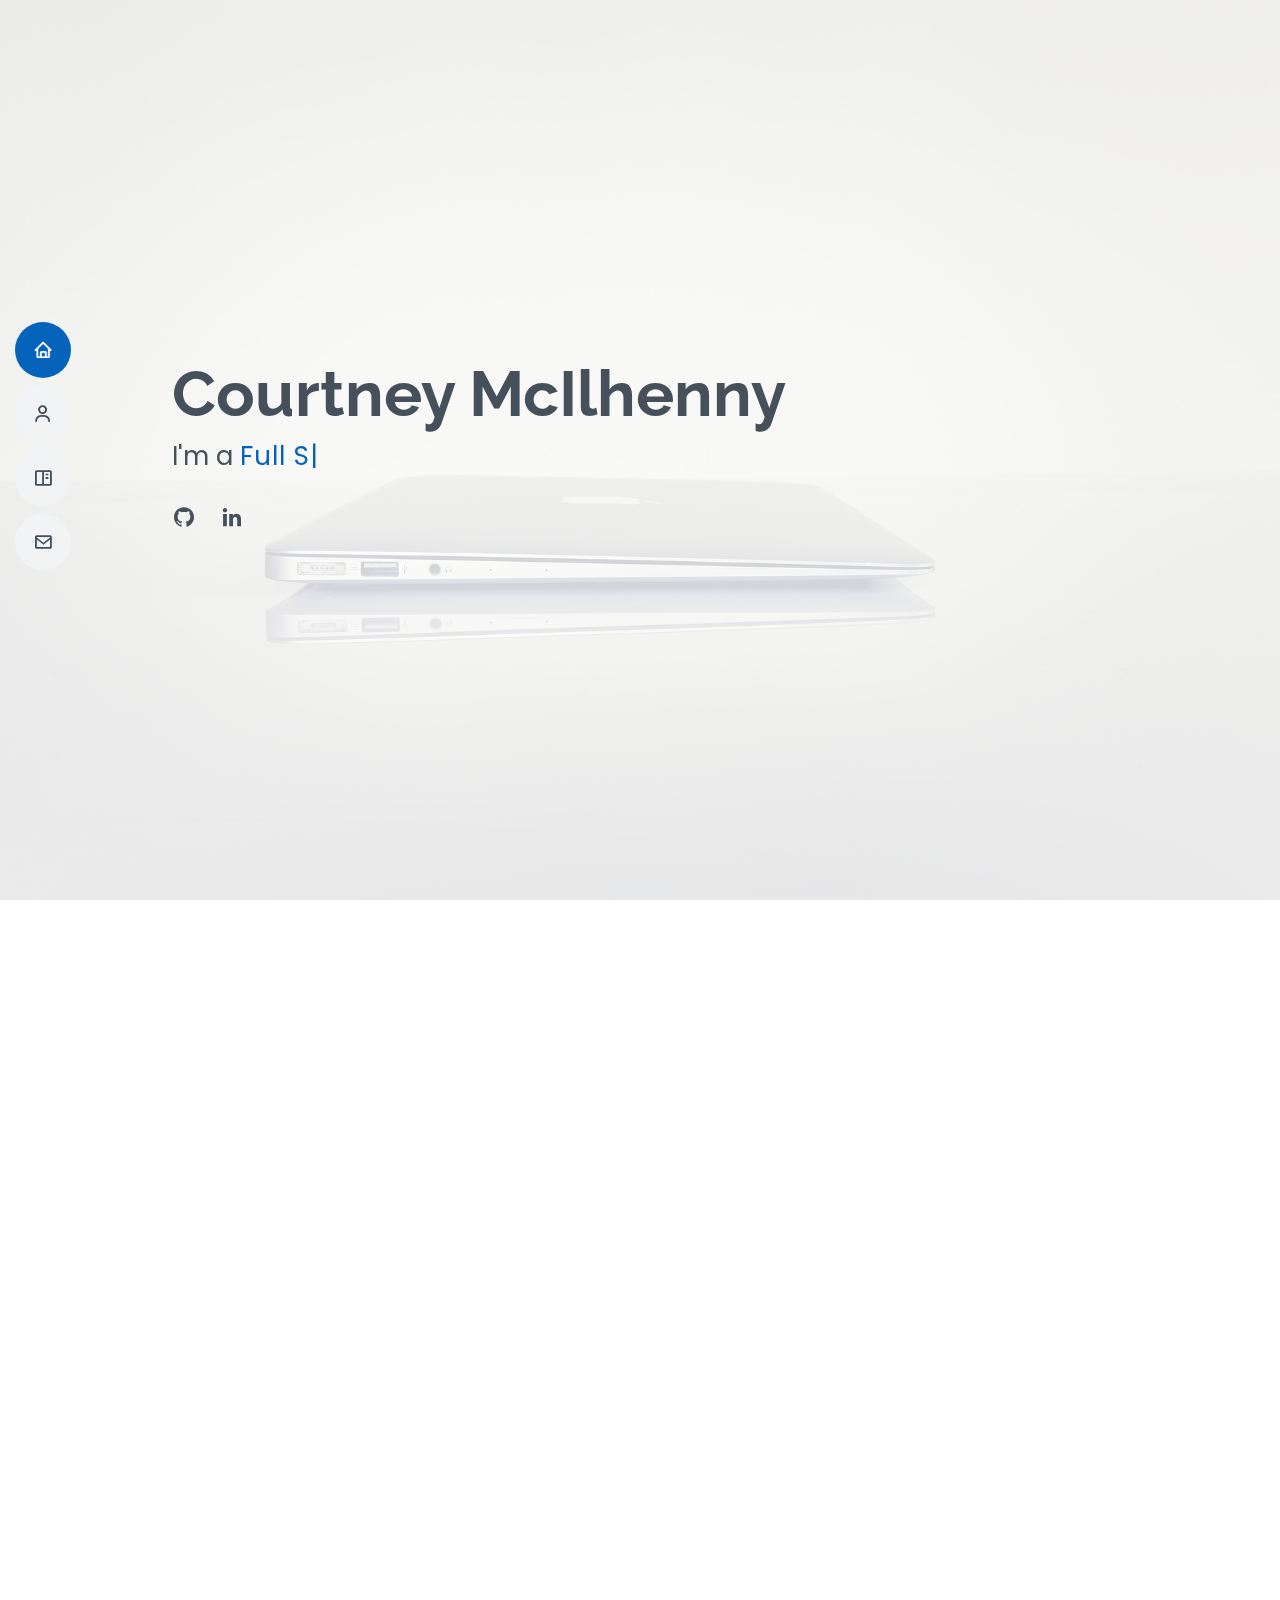
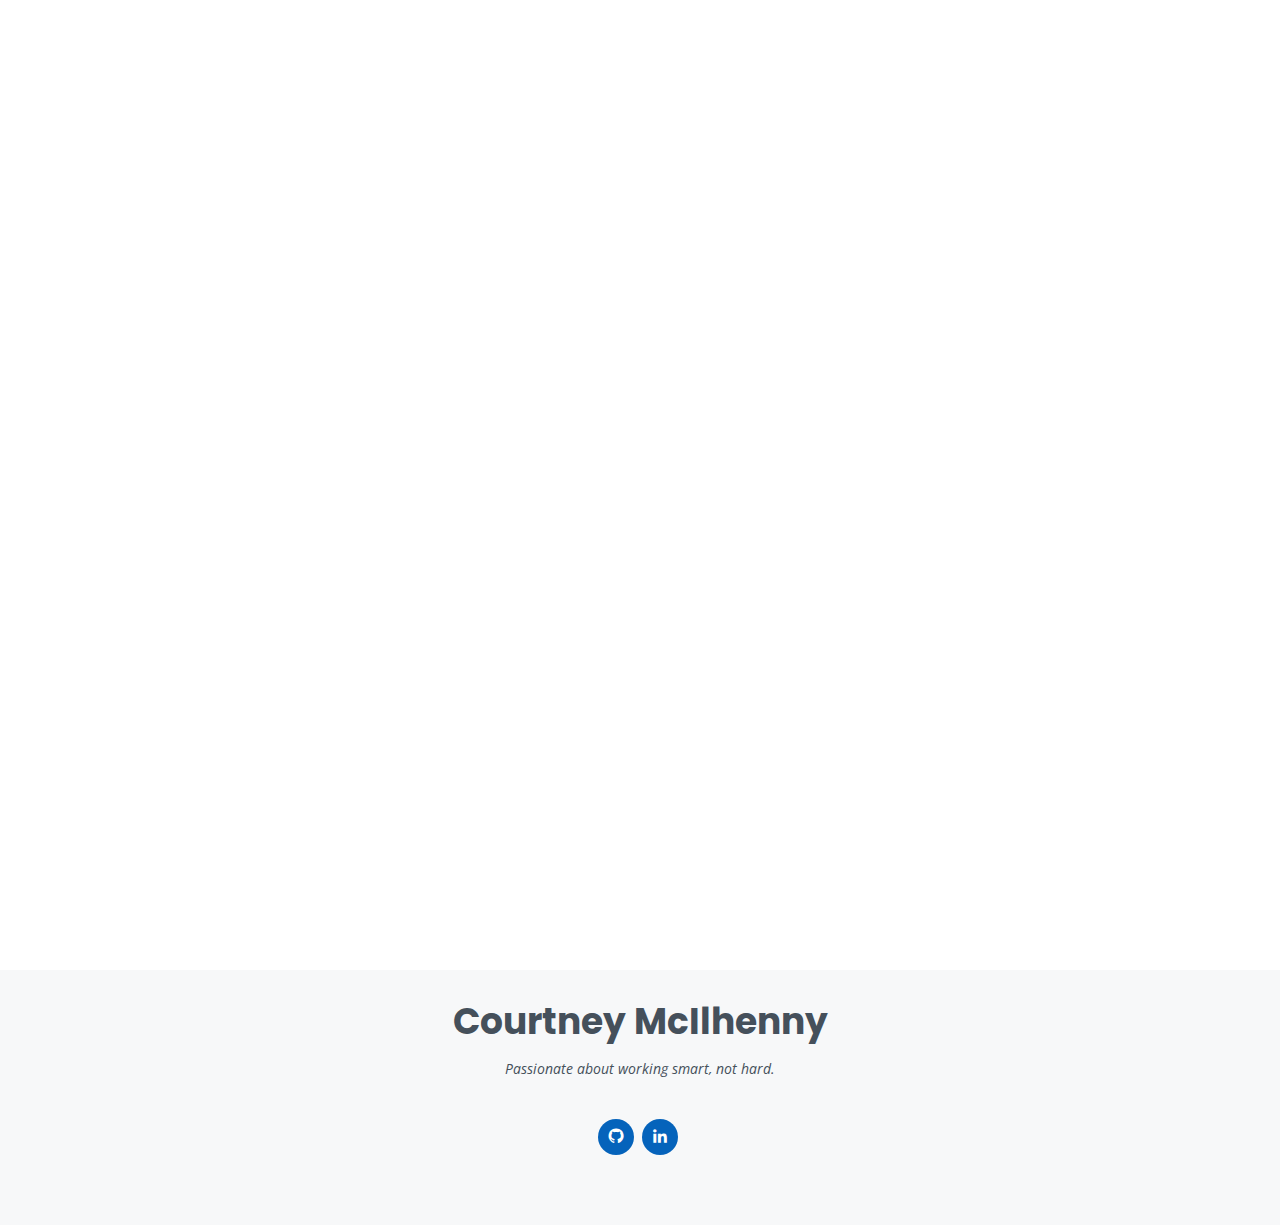
==== commit cf3e7601: "cleaning up styles and text for contact section" ====
--- a/index.html
+++ b/index.html
@@ -48,7 +48,6 @@
         <li><a href="#hero" class="nav-link scrollto active"><i class="bx bx-home"></i> <span>Home</span></a></li>
         <li><a href="#about" class="nav-link scrollto"><i class="bx bx-user"></i> <span>About</span></a></li>
         <li><a href="#portfolio" class="nav-link scrollto"><i class="bx bx-book-content"></i> <span>Portfolio</span></a></li>
-        <li><a href="#services" class="nav-link scrollto"><i class="bx bx-server"></i> <span>Services</span></a></li>
         <li><a href="#contact" class="nav-link scrollto"><i class="bx bx-envelope"></i> <span>Contact</span></a></li>
       </ul>
     </nav><!-- .nav-menu -->
@@ -351,58 +350,35 @@
         </div>
 
         <div class="row mt-1">
-
           <div class="col-lg-4">
             <div class="info">
               <div class="address">
                 <i class="bi bi-geo-alt"></i>
                 <h4>Location:</h4>
-                <p>A108 Adam Street, New York, NY 535022</p>
-              </div>
-
+                <p>Minneapolis, MN</p>
+              </div>
+            </div>
+          </div>
+                
+          <div class="col-lg-4">
+            <div class="info">
               <div class="email">
                 <i class="bi bi-envelope"></i>
                 <h4>Email:</h4>
-                <p>info@example.com</p>
-              </div>
-
+                <p>cmcilhenny@gmail.com</p>
+              </div>
+            </div>
+          </div>
+
+          <div class="col-lg-4">
+            <div class="info">
               <div class="phone">
                 <i class="bi bi-phone"></i>
                 <h4>Call:</h4>
-                <p>+1 5589 55488 55s</p>
-              </div>
-
-            </div>
-
-          </div>
-
-          <div class="col-lg-8 mt-5 mt-lg-0">
-
-            <form action="forms/contact.php" method="post" role="form" class="php-email-form">
-              <div class="row">
-                <div class="col-md-6 form-group">
-                  <input type="text" name="name" class="form-control" id="name" placeholder="Your Name" required>
-                </div>
-                <div class="col-md-6 form-group mt-3 mt-md-0">
-                  <input type="email" class="form-control" name="email" id="email" placeholder="Your Email" required>
-                </div>
-              </div>
-              <div class="form-group mt-3">
-                <input type="text" class="form-control" name="subject" id="subject" placeholder="Subject" required>
-              </div>
-              <div class="form-group mt-3">
-                <textarea class="form-control" name="message" rows="5" placeholder="Message" required></textarea>
-              </div>
-              <div class="my-3">
-                <div class="loading">Loading</div>
-                <div class="error-message"></div>
-                <div class="sent-message">Your message has been sent. Thank you!</div>
-              </div>
-              <div class="text-center"><button type="submit">Send Message</button></div>
-            </form>
-
-          </div>
-
+                <p>please email</p>
+              </div>
+            </div>
+          </div>
         </div>
 
       </div>
--- a/assets/css/style.css
+++ b/assets/css/style.css
@@ -749,9 +749,9 @@
   color: #728394;
 }
 
-.contact .info .email,
-.contact .info .phone {
+.info {
   margin-top: 40px;
+  margin-left: 100px;
 }
 
 .contact .info .email:hover i,
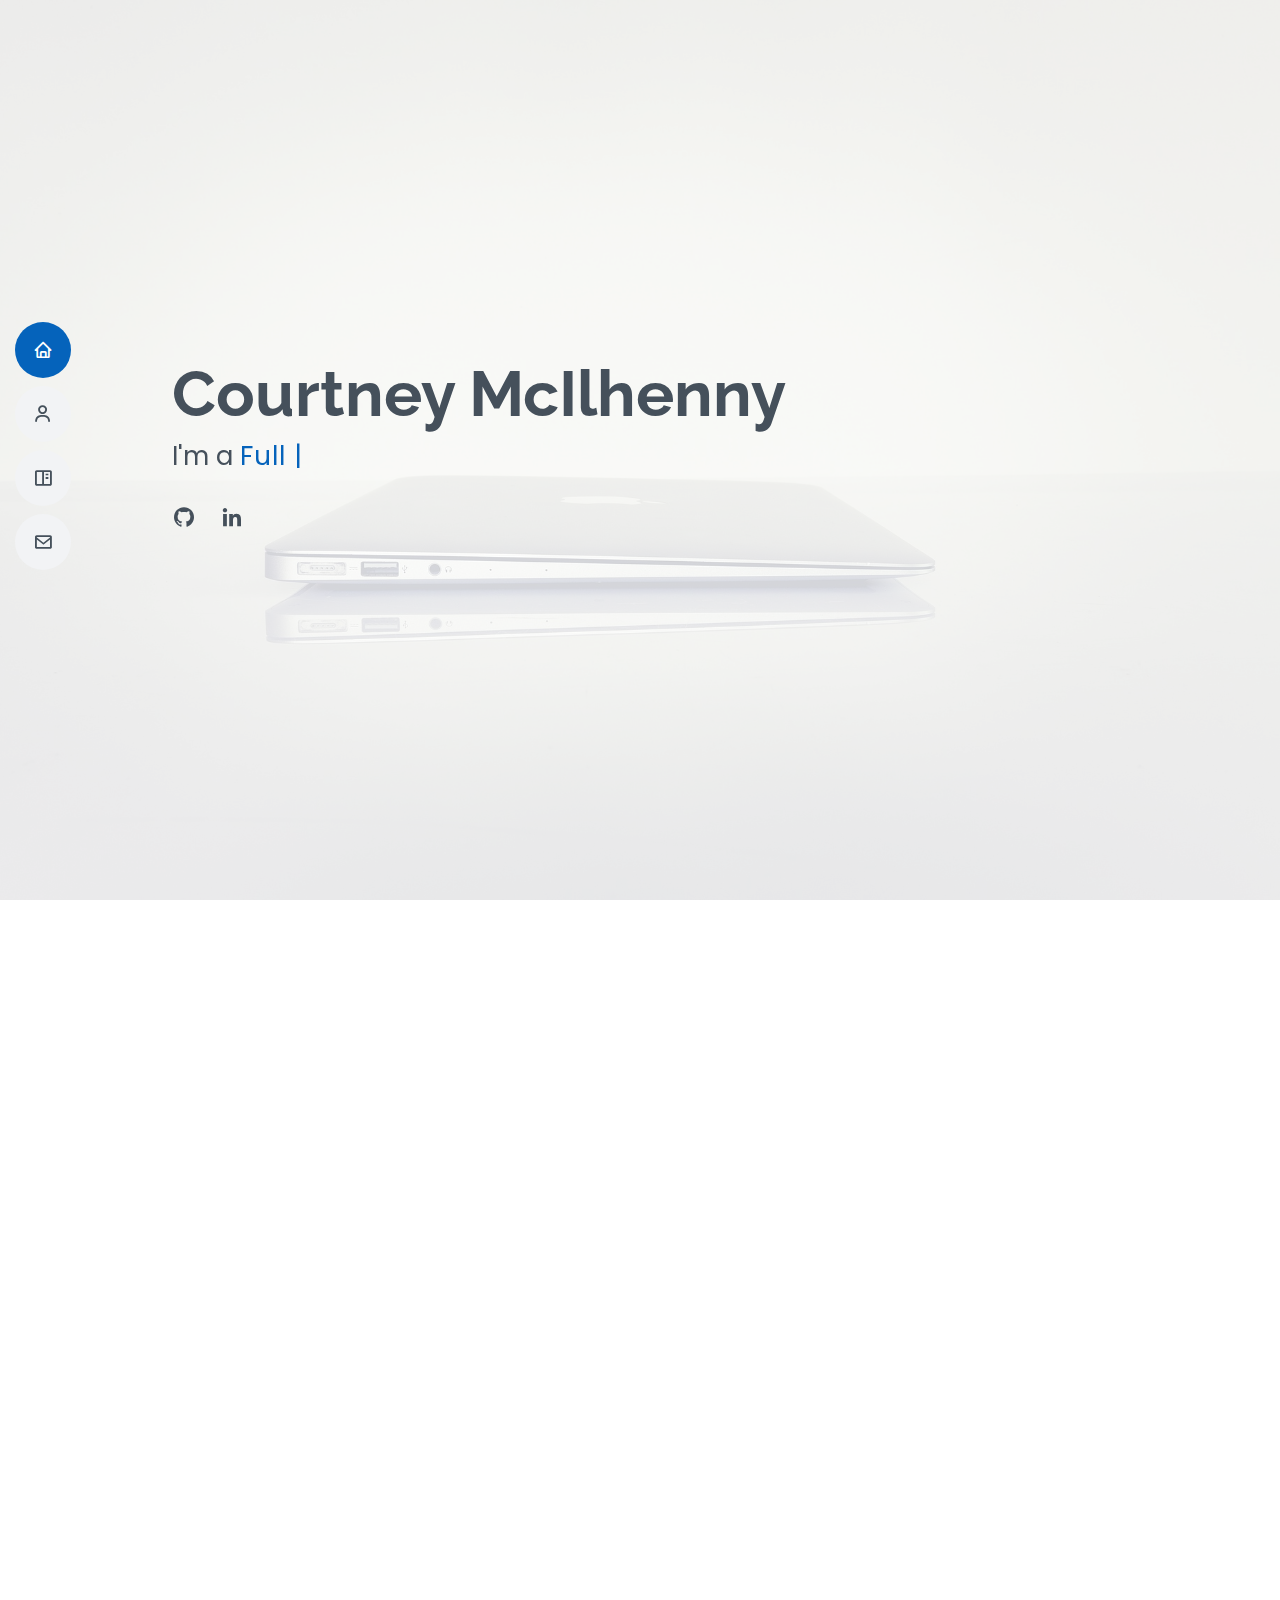
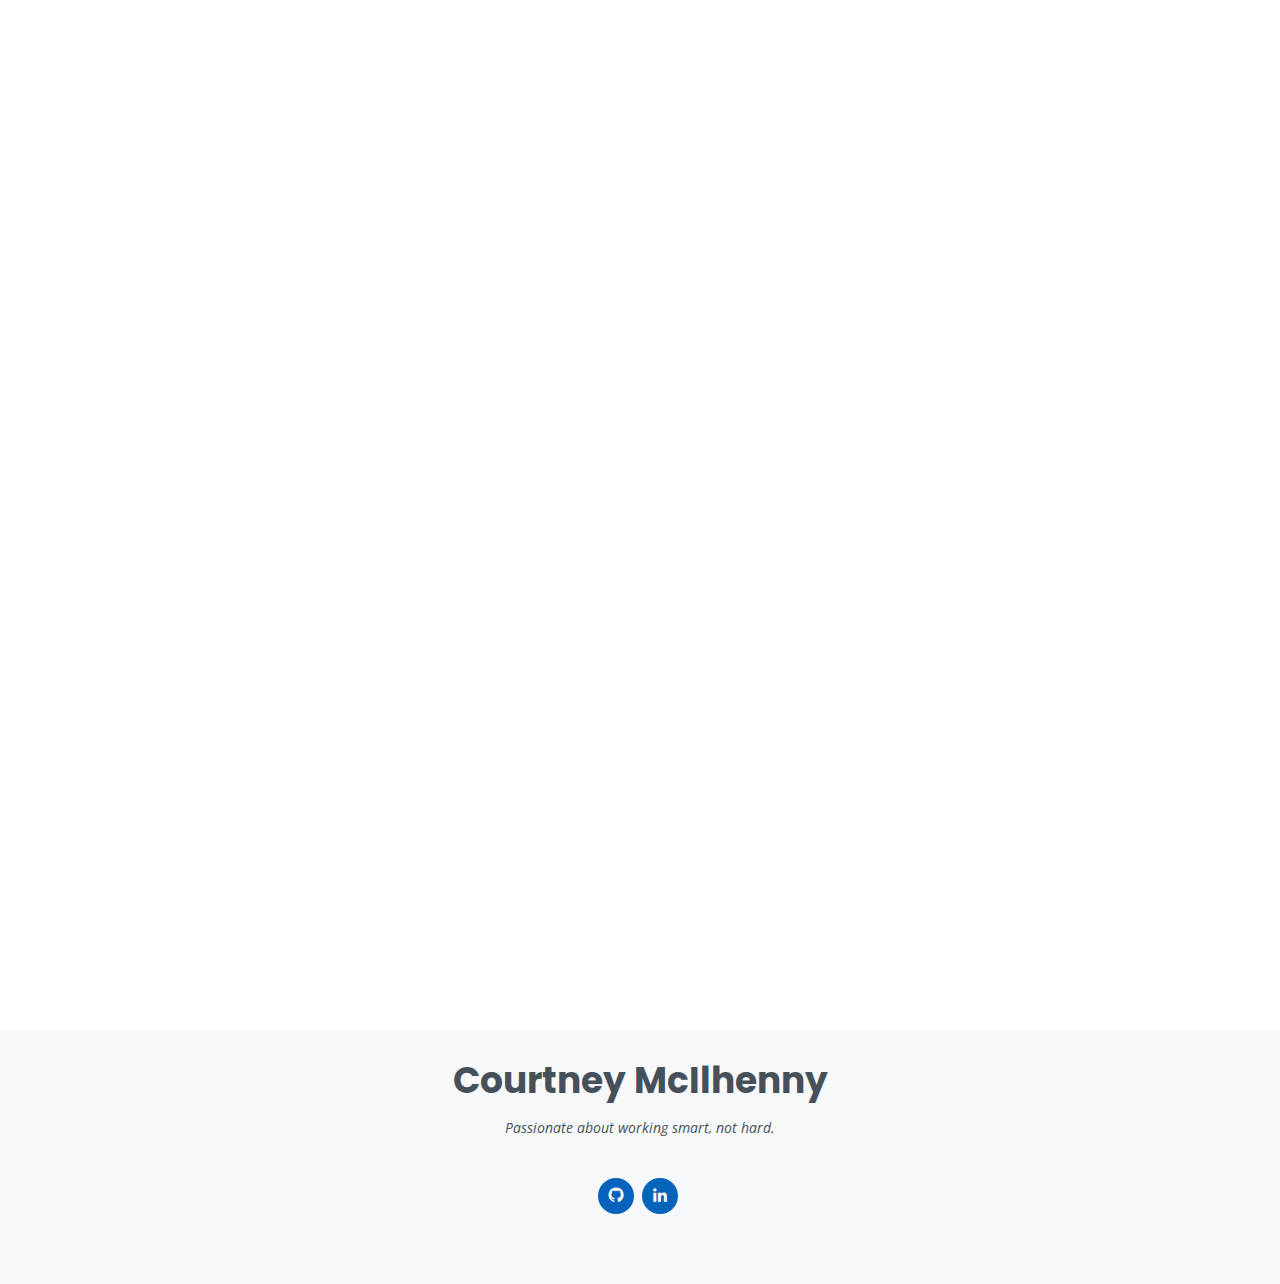
==== commit c5eb242d: "updating contact links" ====
--- a/index.html
+++ b/index.html
@@ -367,6 +367,14 @@
                 <h4>Email:</h4>
                 <p>cmcilhenny@gmail.com</p>
               </div>
+              <div class="contact-links">
+                <a href="https://mail.google.com/mail/?view=cm&fs=1&to=cmcilhenny@gmail.com&su=&cc=&bcc=&body" target="_blank">
+                  <i class="bi bi-google"></i>
+                </a>
+                <a href="mailto:cmcilhenny@gmail.com?subject=&cc=&bcc=&body=">
+                  <i class="bi bi-envelope"></i>
+                </a>
+              </div>
             </div>
           </div>
 
--- a/assets/css/style.css
+++ b/assets/css/style.css
@@ -754,9 +754,15 @@
   margin-left: 100px;
 }
 
+.contact-links i {
+  margin-top: 15px;
+  margin-right: 10px;
+}
+
 .contact .info .email:hover i,
 .contact .info .address:hover i,
-.contact .info .phone:hover i {
+.contact .info .phone:hover i,
+.contact-links i:hover {
   background: #0563bb;
   color: #fff;
 }
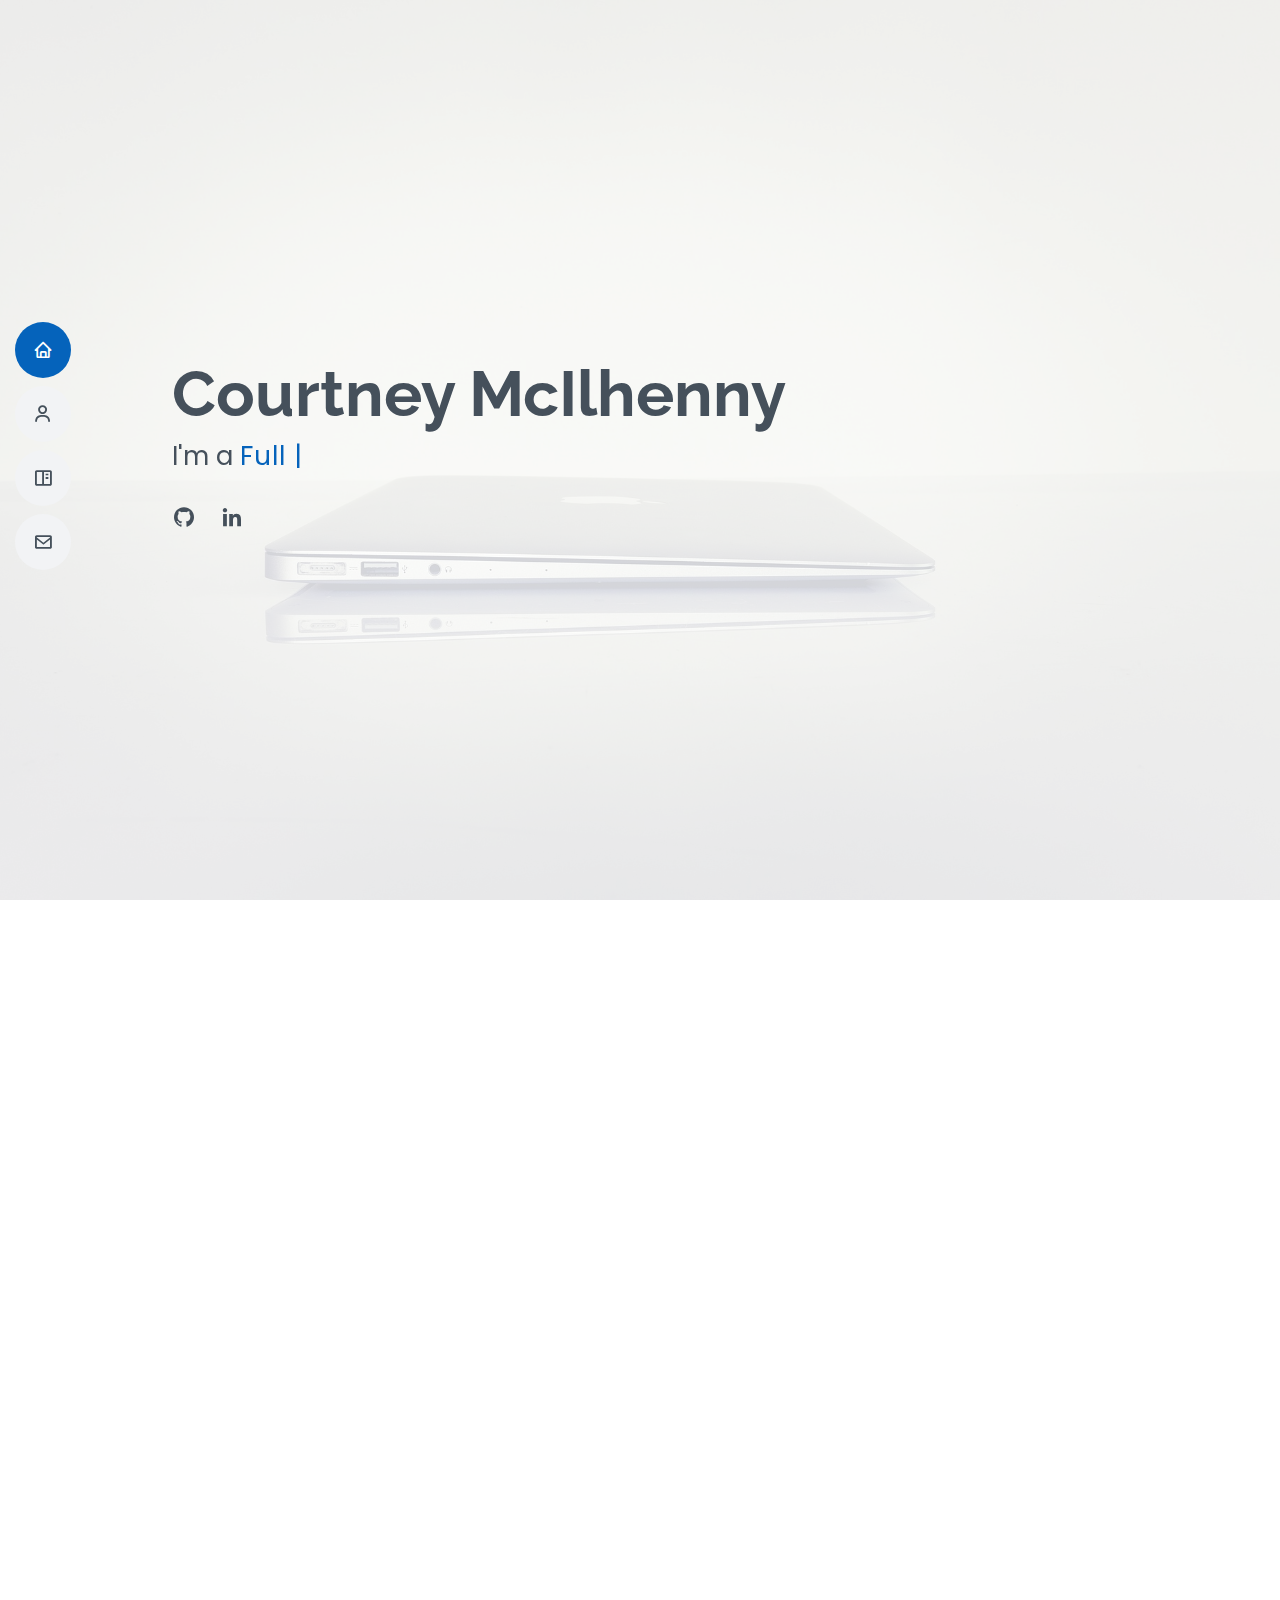
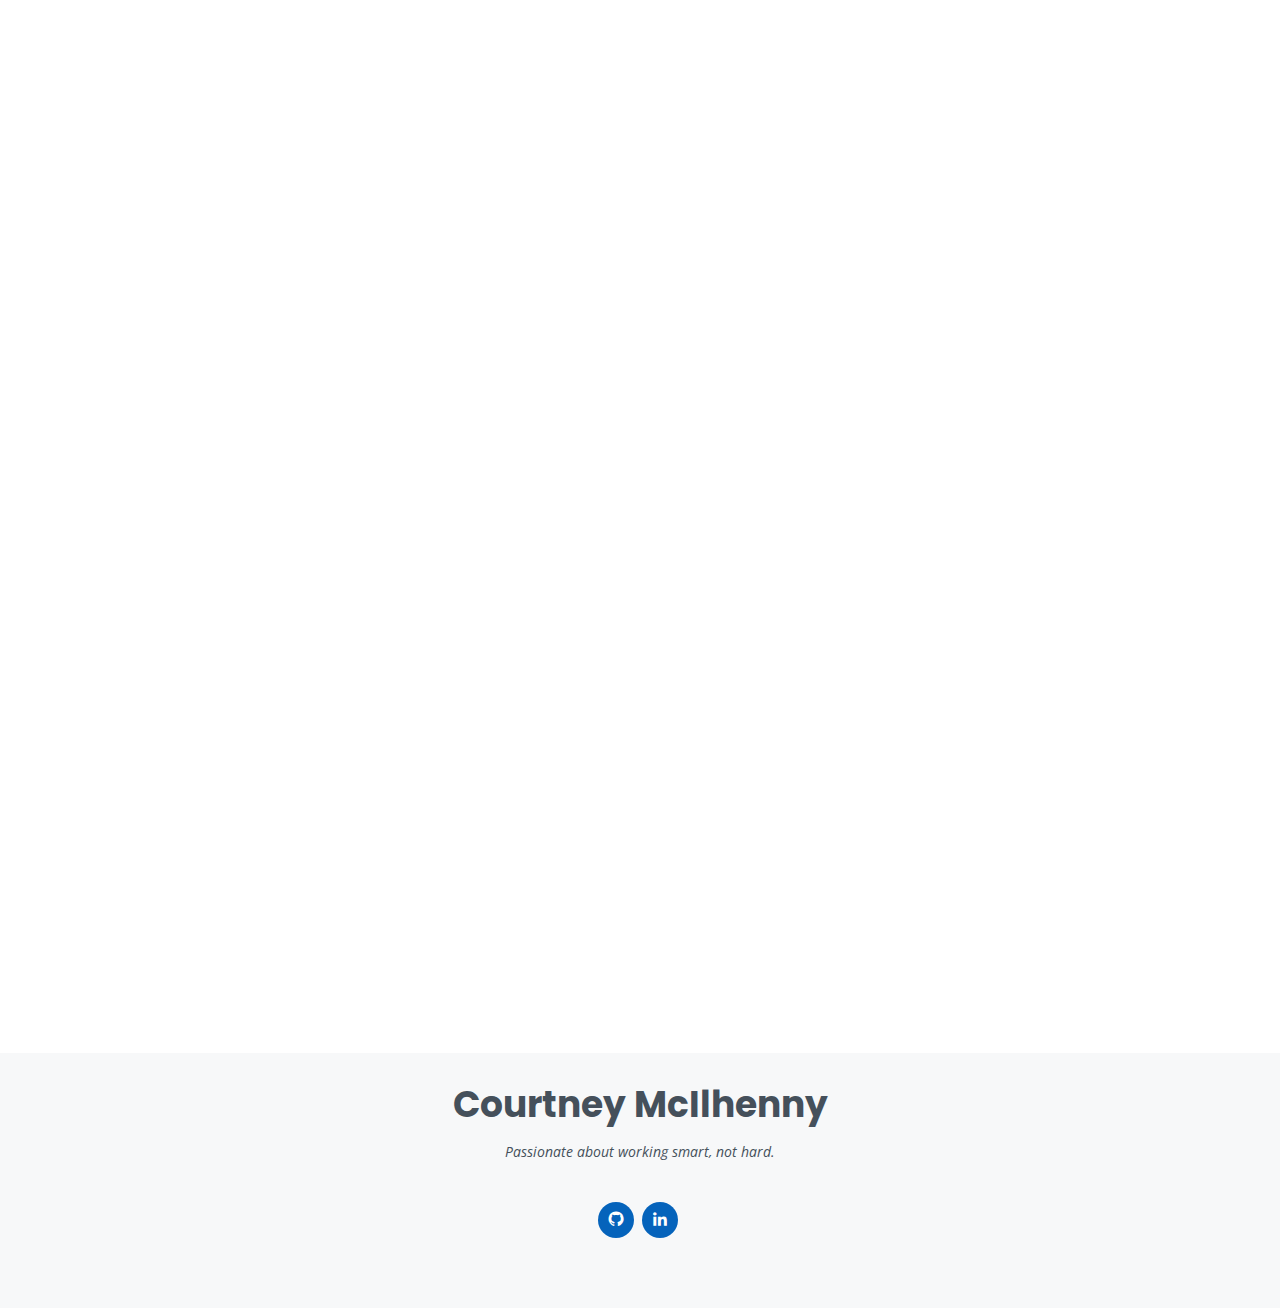
==== commit 32b73653: "updating about me text" ====
--- a/index.html
+++ b/index.html
@@ -74,7 +74,7 @@
 
         <div class="section-title">
           <h2>About</h2>
-          <p>Magnam dolores commodi suscipit. Necessitatibus eius consequatur ex aliquid fuga eum quidem. Sit sint consectetur velit. Quisquam quos quisquam cupiditate. Et nemo qui impedit suscipit alias ea. Quia fugiat sit in iste officiis commodi quidem hic quas.</p>
+          <p>I am currently exploring technologies and looking for my next software engineer role.</p>
         </div>
 
         <div class="row">
@@ -83,27 +83,25 @@
           </div>
           <div class="col-lg-8 pt-4 pt-lg-0 content">
             <h3>Full Stack Software Engineer.</h3>
-            <p class="fst-italic">
-              Lorem ipsum dolor sit amet, consectetur adipiscing elit, sed do eiusmod tempor incididunt ut labore et dolore
-              magna aliqua.
-            </p>
             <div class="row">
               <div class="col-lg-6">
                 <ul>
-                  <li><i class="bi bi-chevron-right"></i> <strong>Website:</strong> <span>www.example.com</span></li>
+                  <li><i class="bi bi-chevron-right"></i> <strong>Website:</strong> <span>www.courtneymcilhenny.com</span></li>
                   <li><i class="bi bi-chevron-right"></i> <strong>City:</strong> <span>Minneapolis, USA</span></li>
                 </ul>
               </div>
               <div class="col-lg-6">
                 <ul>
-                  <li><i class="bi bi-chevron-right"></i> <strong>Email:</strong> <span>email@example.com</span></li>
+                  <li><i class="bi bi-chevron-right"></i> <strong>Email:</strong> <span>cmcilhenny@gmail.com</span></li>
                   <li><i class="bi bi-chevron-right"></i> <strong>Freelance:</strong> <span>Available</span></li>
                 </ul>
               </div>
             </div>
             <p>
-              Officiis eligendi itaque labore et dolorum mollitia officiis optio vero. Quisquam sunt adipisci omnis et ut. Nulla accusantium dolor incidunt officia tempore. Et eius omnis.
-              Cupiditate ut dicta maxime officiis quidem quia. Sed et consectetur qui quia repellendus itaque neque. Aliquid amet quidem ut quaerat cupiditate. Ab et eum qui repellendus omnis culpa magni laudantium dolores.
+              I am a software engineer who loves exploring systems and redesigning with efficiency in mind. I am passionate about thinking through how we work on a project, focusing on smart work vs hard work.
+            </p>
+            <p>
+              My unconventional background brings a great new perspective to all projects. While working in museums, I began coding at night as a creative outlet. Eventually, I turned my hobby into a new career. After excelling at working and parenting two small children through COVID, I stepped back from my career to take a break.  I am excited to be picking up projects again and meeting new people while I figure out what is next for me.
             </p>
           </div>
         </div>
@@ -130,7 +128,7 @@
               <img src="assets/img/skills/html.png" class="skills-icon"/>              
               <h4>HTML</h4>
               <p>
-                I translate mock ups into semantic HTML. I love thinking about the best tags for the job!
+                I translate mockups into semantic HTML. I love thinking about the best tags for the job!
               </p>
             </div>
           </div>
@@ -140,7 +138,7 @@
               <img src="assets/img/skills/css.png" class="skills-icon"/>
               <h4>CSS</h4>
               <p>
-                I use CSS to build great user experiences. I am familiar with Sass and CSS in JS, which help efficienlty build these experiences and keep an orginised codbase.
+                I use CSS to build great user experiences. I am familiar with Sass and CSS in JS, which help efficiently build these experiences and keep an organized codebase.
               </p>
             </div>
           </div>
@@ -160,7 +158,7 @@
               <img src="assets/img/skills/react.png" class="skills-icon"/>
               <h4>React</h4>
               <p>
-                I have experience using Backbone, Angualr and React. React is my prefered framework for a variety of reasons including its testability, performance, and code organization. Honestly, I have the most fun developing in this framwork!
+                I have experience using Backbone, Angular and React. React is my prefered framework for a variety of reasons including its testability, performance, and code organization. Honestly, I have the most fun developing in this framework!
               </p>
             </div>
           </div>
@@ -170,7 +168,7 @@
               <img src="assets/img/skills/aws.png" class="skills-icon"/>
               <h4>AWS</h4>
               <p>
-                I am able to use a variety Amazon Web Services (AWS) to deploy and maintain enterprise web applications. I have managed and created groovy scripts for creating conditiuous deployment pipelines on the enterprise level.
+                I use a variety of Amazon Web Services (AWS) to deploy and maintain enterprise web applications. I have managed and created groovy scripts for creating continuous deployment pipelines on the enterprise level.
               </p>
             </div>
           </div>
@@ -180,7 +178,7 @@
               <img src="assets/img/skills/organization.png" class="skills-icon"/>
               <h4>Organization & Communication</h4>
               <p>
-                I have a unique background in managing large teams and organizing massive public events prior to starting my career as a software developer. I have extensive experince working and parenting small children during COVID. I am used to juggling multiplte projects and communicating about thier progress.
+                I have a unique background in managing large teams and organizing massive public events prior to starting my software engineering career. I have extensive experience working and parenting small children during COVID. I am used to juggling multiple projects and communicating about their progress.
           </div>
 
         </div>
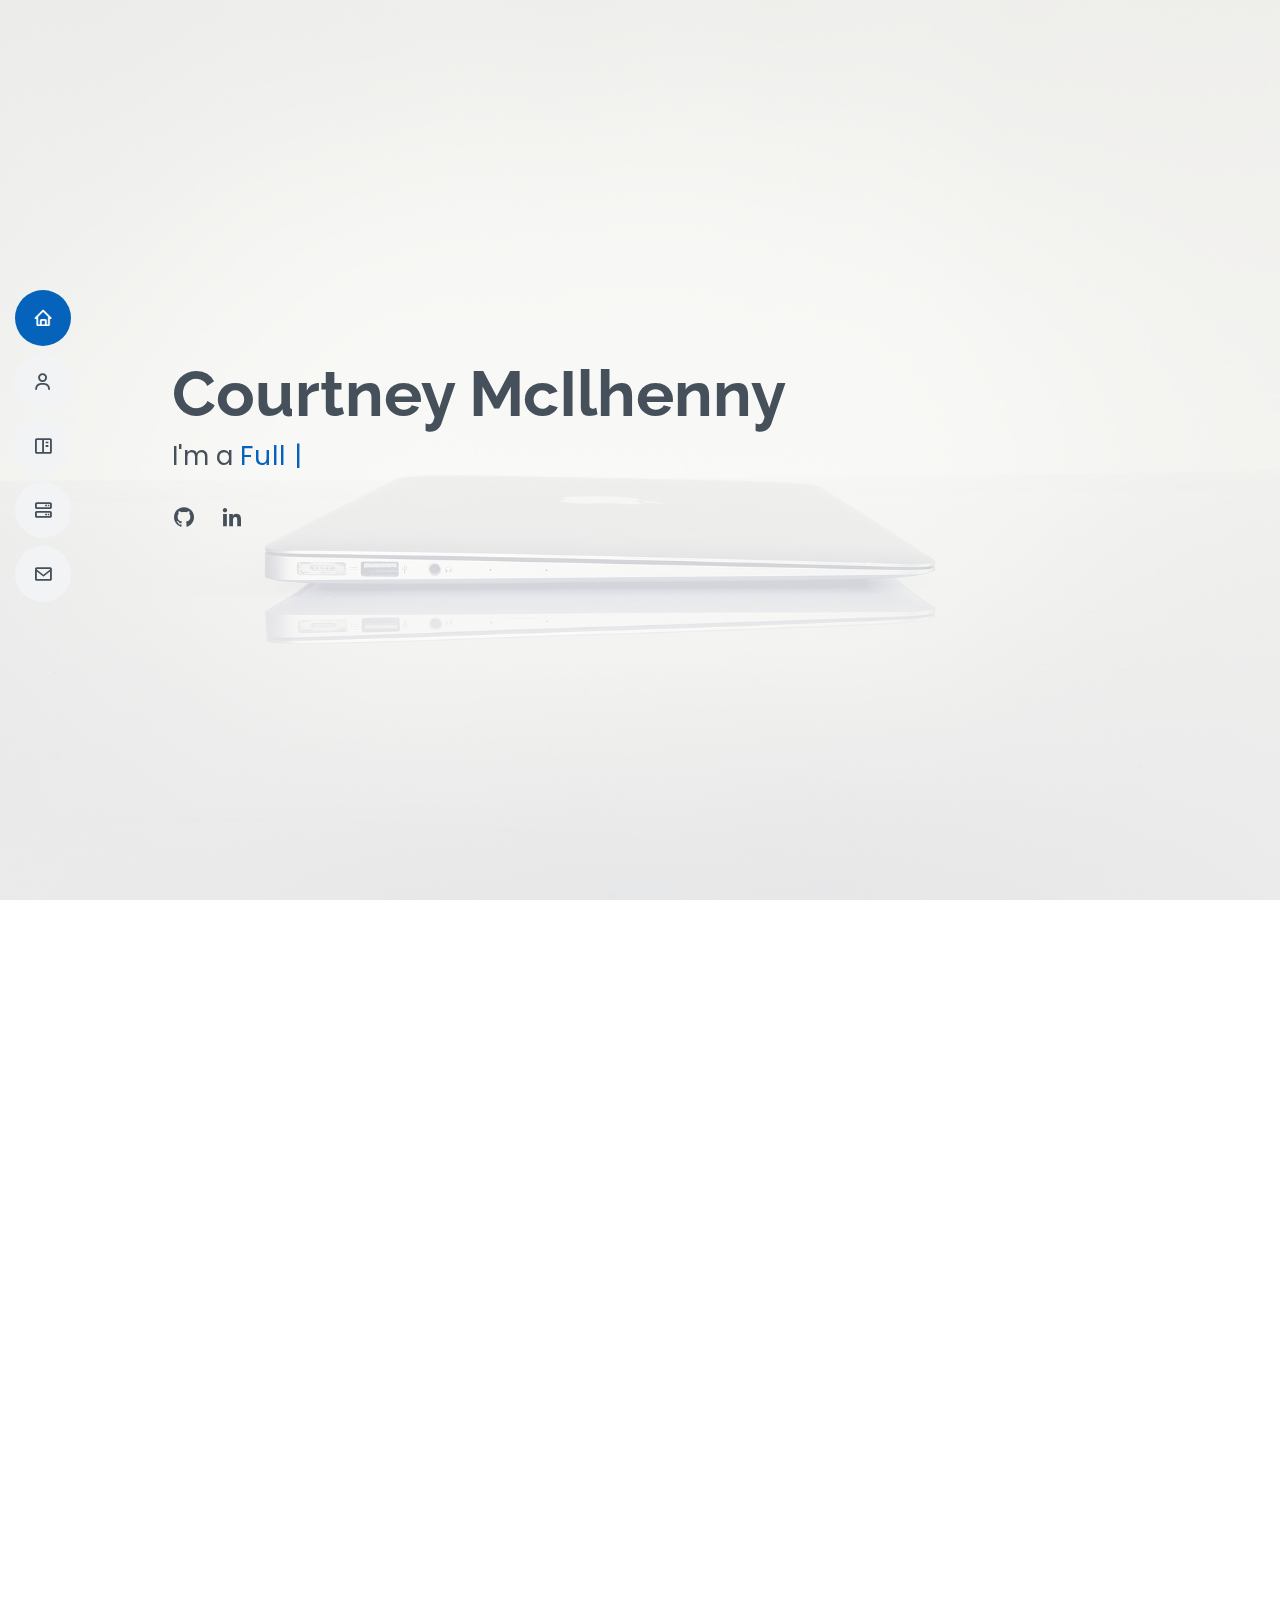
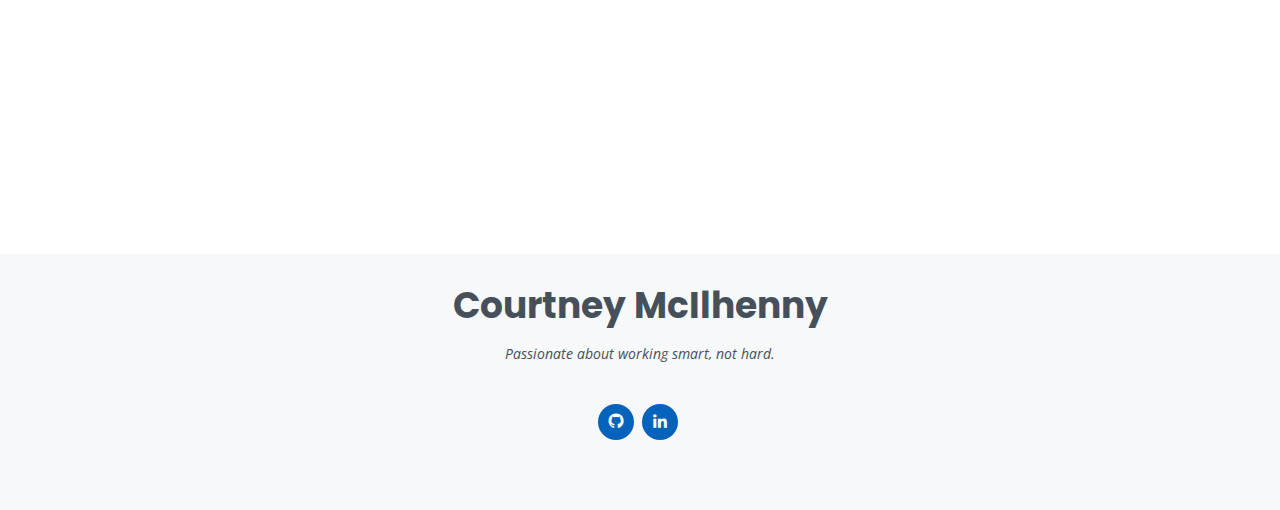
==== commit bbbb7456: "merge conflict resolution" ====
--- a/index.html
+++ b/index.html
@@ -47,7 +47,8 @@
       <ul>
         <li><a href="#hero" class="nav-link scrollto active"><i class="bx bx-home"></i> <span>Home</span></a></li>
         <li><a href="#about" class="nav-link scrollto"><i class="bx bx-user"></i> <span>About</span></a></li>
-        <li><a href="#portfolio" class="nav-link scrollto"><i class="bx bx-book-content"></i> <span>Portfolio</span></a></li>
+        <li><a href="#portfolio" class="nav-link scrollto"><i class="bx bx-book-content"></i> <span>Projects</span></a></li>
+        <li><a href="#services" class="nav-link scrollto"><i class="bx bx-server"></i> <span>Services</span></a></li>
         <li><a href="#contact" class="nav-link scrollto"><i class="bx bx-envelope"></i> <span>Contact</span></a></li>
       </ul>
     </nav><!-- .nav-menu -->
@@ -186,24 +187,13 @@
       </div>
     </section><!-- End Facts Section -->
 
-    <!-- ======= Portfolio Section ======= -->
+    <!-- ======= Projects Section ======= -->
     <section id="portfolio" class="portfolio section-bg">
       <div class="container" data-aos="fade-up">
 
         <div class="section-title">
-          <h2>Portfolio</h2>
-          <p>Magnam dolores commodi suscipit. Necessitatibus eius consequatur ex aliquid fuga eum quidem. Sit sint consectetur velit. Quisquam quos quisquam cupiditate. Et nemo qui impedit suscipit alias ea. Quia fugiat sit in iste officiis commodi quidem hic quas.</p>
-        </div>
-
-        <div class="row">
-          <div class="col-lg-12 d-flex justify-content-center" data-aos="fade-up" data-aos-delay="100">
-            <ul id="portfolio-flters">
-              <li data-filter="*" class="filter-active">All</li>
-              <li data-filter=".filter-app">App</li>
-              <li data-filter=".filter-card">Card</li>
-              <li data-filter=".filter-web">Web</li>
-            </ul>
-          </div>
+          <h2>Projects</h2>
+          <p>I enjoy prototyping and building applications. A few of my previous personal work and projects are below.</p>
         </div>
 
         <div class="row portfolio-container" data-aos="fade-up" data-aos-delay="200">
@@ -215,8 +205,7 @@
                 <h4>App 1</h4>
                 <p>App</p>
                 <div class="portfolio-links">
-                  <a href="assets/img/portfolio/portfolio-1.jpg" data-gallery="portfolioGallery" class="portfolio-lightbox" title="App 1"><i class="bx bx-plus"></i></a>
-                  <a href="portfolio-details.html" class="portfolio-details-lightbox" data-glightbox="type: external" title="Portfolio Details"><i class="bx bx-link"></i></a>
+                  <a href="portfolio-details.html" class="portfolio-details-lightbox" data-glightbox="type: external" title="Portfolio Details"><i class="bx bx-plus"></i></a>
                 </div>
               </div>
             </div>
@@ -229,8 +218,7 @@
                 <h4>Web 3</h4>
                 <p>Web</p>
                 <div class="portfolio-links">
-                  <a href="assets/img/portfolio/portfolio-2.jpg" data-gallery="portfolioGallery" class="portfolio-lightbox" title="Web 3"><i class="bx bx-plus"></i></a>
-                  <a href="portfolio-details.html" class="portfolio-details-lightbox" data-glightbox="type: external" title="Portfolio Details"><i class="bx bx-link"></i></a>
+                  <a href="portfolio-details.html" class="portfolio-details-lightbox" data-glightbox="type: external" title="Portfolio Details"><i class="bx bx-plus"></i></a>
                 </div>
               </div>
             </div>
@@ -243,101 +231,16 @@
                 <h4>App 2</h4>
                 <p>App</p>
                 <div class="portfolio-links">
-                  <a href="assets/img/portfolio/portfolio-3.jpg" data-gallery="portfolioGallery" class="portfolio-lightbox" title="App 2"><i class="bx bx-plus"></i></a>
-                  <a href="portfolio-details.html" class="portfolio-details-lightbox" data-glightbox="type: external" title="Portfolio Details"><i class="bx bx-link"></i></a>
+                  <a href="portfolio-details.html" class="portfolio-details-lightbox" data-glightbox="type: external" title="Portfolio Details"><i class="bx bx-plus"></i></a>
                 </div>
               </div>
             </div>
           </div>
 
-          <div class="col-lg-4 col-md-6 portfolio-item filter-card">
-            <div class="portfolio-wrap">
-              <img src="assets/img/portfolio/portfolio-4.jpg" class="img-fluid" alt="">
-              <div class="portfolio-info">
-                <h4>Card 2</h4>
-                <p>Card</p>
-                <div class="portfolio-links">
-                  <a href="assets/img/portfolio/portfolio-4.jpg" data-gallery="portfolioGallery" class="portfolio-lightbox" title="Card 2"><i class="bx bx-plus"></i></a>
-                  <a href="portfolio-details.html" class="portfolio-details-lightbox" data-glightbox="type: external" title="Portfolio Details"><i class="bx bx-link"></i></a>
-                </div>
-              </div>
-            </div>
-          </div>
-
-          <div class="col-lg-4 col-md-6 portfolio-item filter-web">
-            <div class="portfolio-wrap">
-              <img src="assets/img/portfolio/portfolio-5.jpg" class="img-fluid" alt="">
-              <div class="portfolio-info">
-                <h4>Web 2</h4>
-                <p>Web</p>
-                <div class="portfolio-links">
-                  <a href="assets/img/portfolio/portfolio-5.jpg" data-gallery="portfolioGallery" class="portfolio-lightbox" title="Web 2"><i class="bx bx-plus"></i></a>
-                  <a href="portfolio-details.html" class="portfolio-details-lightbox" data-glightbox="type: external" title="Portfolio Details"><i class="bx bx-link"></i></a>
-                </div>
-              </div>
-            </div>
-          </div>
-
-          <div class="col-lg-4 col-md-6 portfolio-item filter-app">
-            <div class="portfolio-wrap">
-              <img src="assets/img/portfolio/portfolio-6.jpg" class="img-fluid" alt="">
-              <div class="portfolio-info">
-                <h4>App 3</h4>
-                <p>App</p>
-                <div class="portfolio-links">
-                  <a href="assets/img/portfolio/portfolio-6.jpg" data-gallery="portfolioGallery" class="portfolio-lightbox" title="App 3"><i class="bx bx-plus"></i></a>
-                  <a href="portfolio-details.html" class="portfolio-details-lightbox" data-glightbox="type: external" title="Portfolio Details"><i class="bx bx-link"></i></a>
-                </div>
-              </div>
-            </div>
-          </div>
-
-          <div class="col-lg-4 col-md-6 portfolio-item filter-card">
-            <div class="portfolio-wrap">
-              <img src="assets/img/portfolio/portfolio-7.jpg" class="img-fluid" alt="">
-              <div class="portfolio-info">
-                <h4>Card 1</h4>
-                <p>Card</p>
-                <div class="portfolio-links">
-                  <a href="assets/img/portfolio/portfolio-7.jpg" data-gallery="portfolioGallery" class="portfolio-lightbox" title="Card 1"><i class="bx bx-plus"></i></a>
-                  <a href="portfolio-details.html" class="portfolio-details-lightbox" data-glightbox="type: external" title="Portfolio Details"><i class="bx bx-link"></i></a>
-                </div>
-              </div>
-            </div>
-          </div>
-
-          <div class="col-lg-4 col-md-6 portfolio-item filter-card">
-            <div class="portfolio-wrap">
-              <img src="assets/img/portfolio/portfolio-8.jpg" class="img-fluid" alt="">
-              <div class="portfolio-info">
-                <h4>Card 3</h4>
-                <p>Card</p>
-                <div class="portfolio-links">
-                  <a href="assets/img/portfolio/portfolio-8.jpg" data-gallery="portfolioGallery" class="portfolio-lightbox" title="Card 3"><i class="bx bx-plus"></i></a>
-                  <a href="portfolio-details.html" class="portfolio-details-lightbox" data-glightbox="type: external" title="Portfolio Details"><i class="bx bx-link"></i></a>
-                </div>
-              </div>
-            </div>
-          </div>
-
-          <div class="col-lg-4 col-md-6 portfolio-item filter-web">
-            <div class="portfolio-wrap">
-              <img src="assets/img/portfolio/portfolio-9.jpg" class="img-fluid" alt="">
-              <div class="portfolio-info">
-                <h4>Web 3</h4>
-                <p>Web</p>
-                <div class="portfolio-links">
-                  <a href="assets/img/portfolio/portfolio-9.jpg" data-gallery="portfolioGallery" class="portfolio-lightbox" title="Web 3"><i class="bx bx-plus"></i></a>
-                  <a href="portfolio-details.html" class="portfolio-details-lightbox" data-glightbox="type: external" title="Portfolio Details"><i class="bx bx-link"></i></a>
-                </div>
-              </div>
-            </div>
-          </div>
-
-        </div>
-
-      </div>
-    </section><!-- End Portfolio Section -->
+        </div>
+
+      </div>
+    </section><!-- End Projects Section -->
 
     <!-- ======= Contact Section ======= -->
     <section id="contact" class="contact">
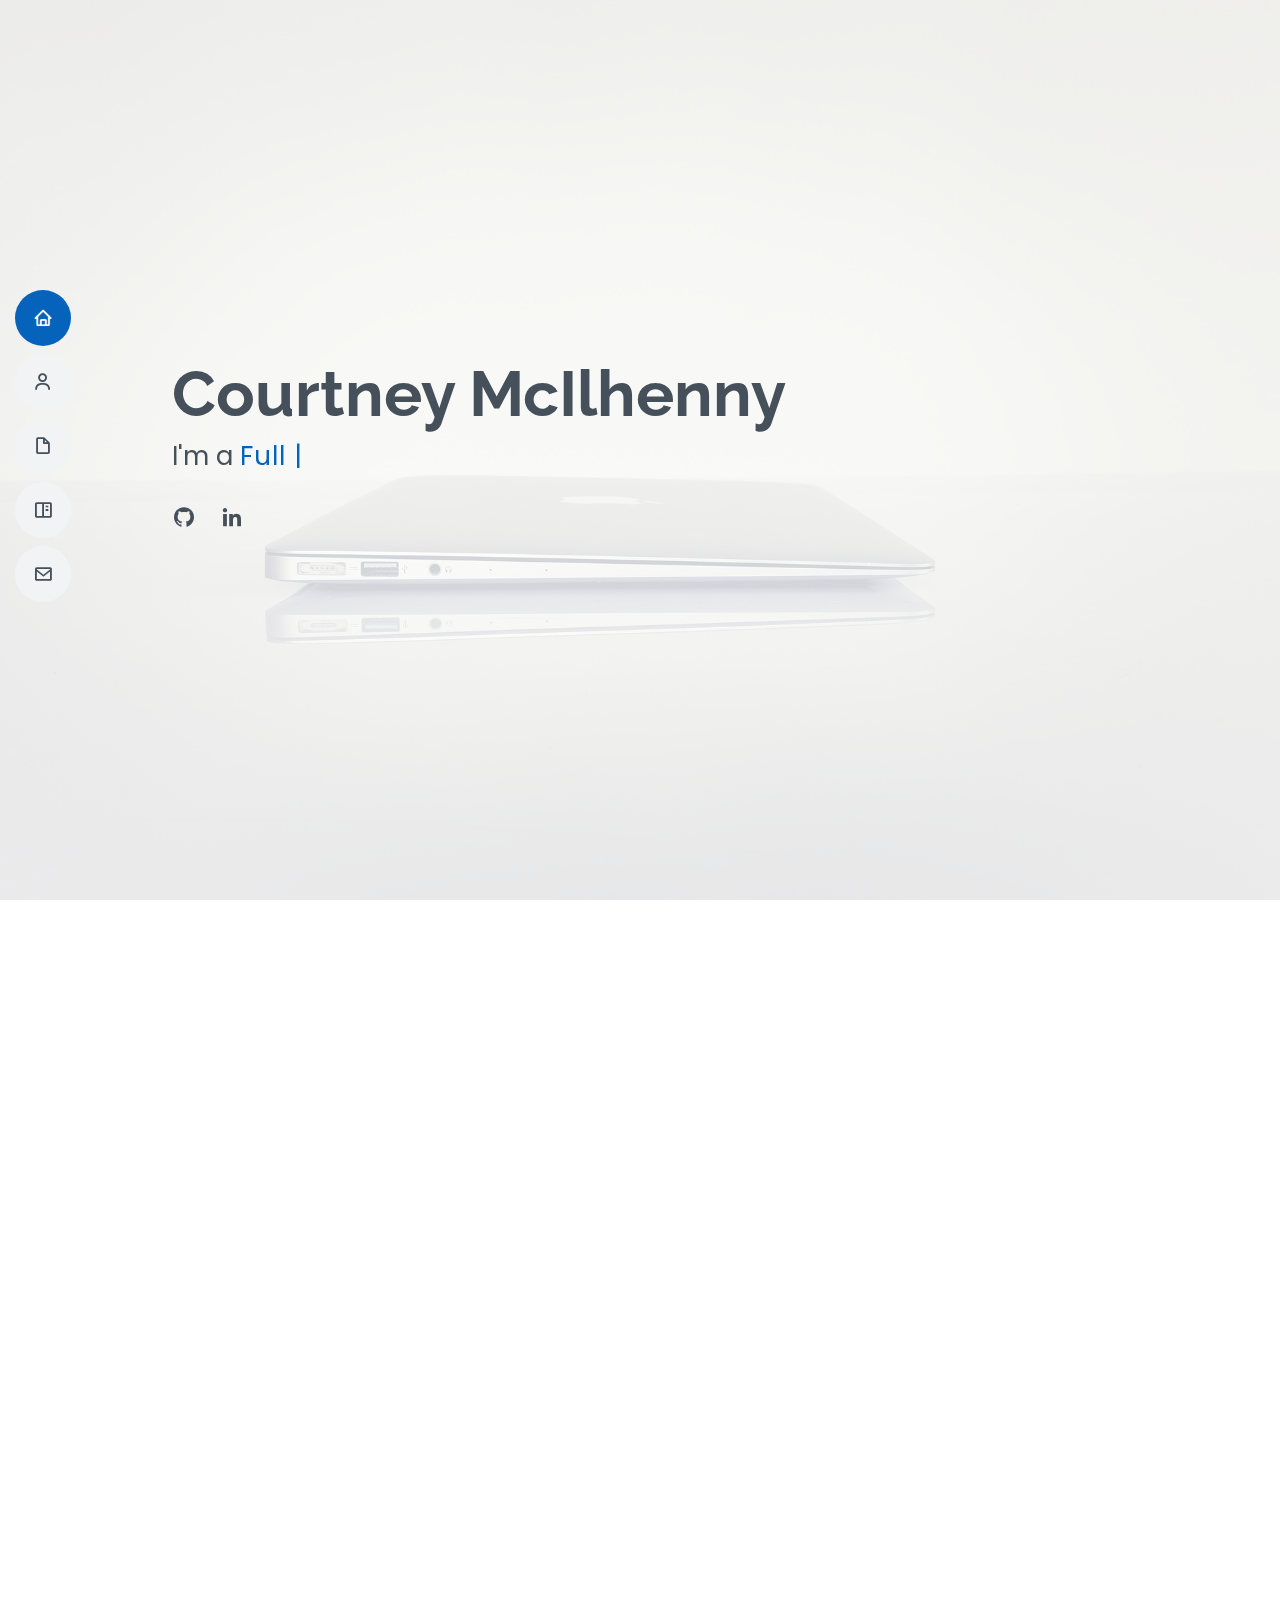
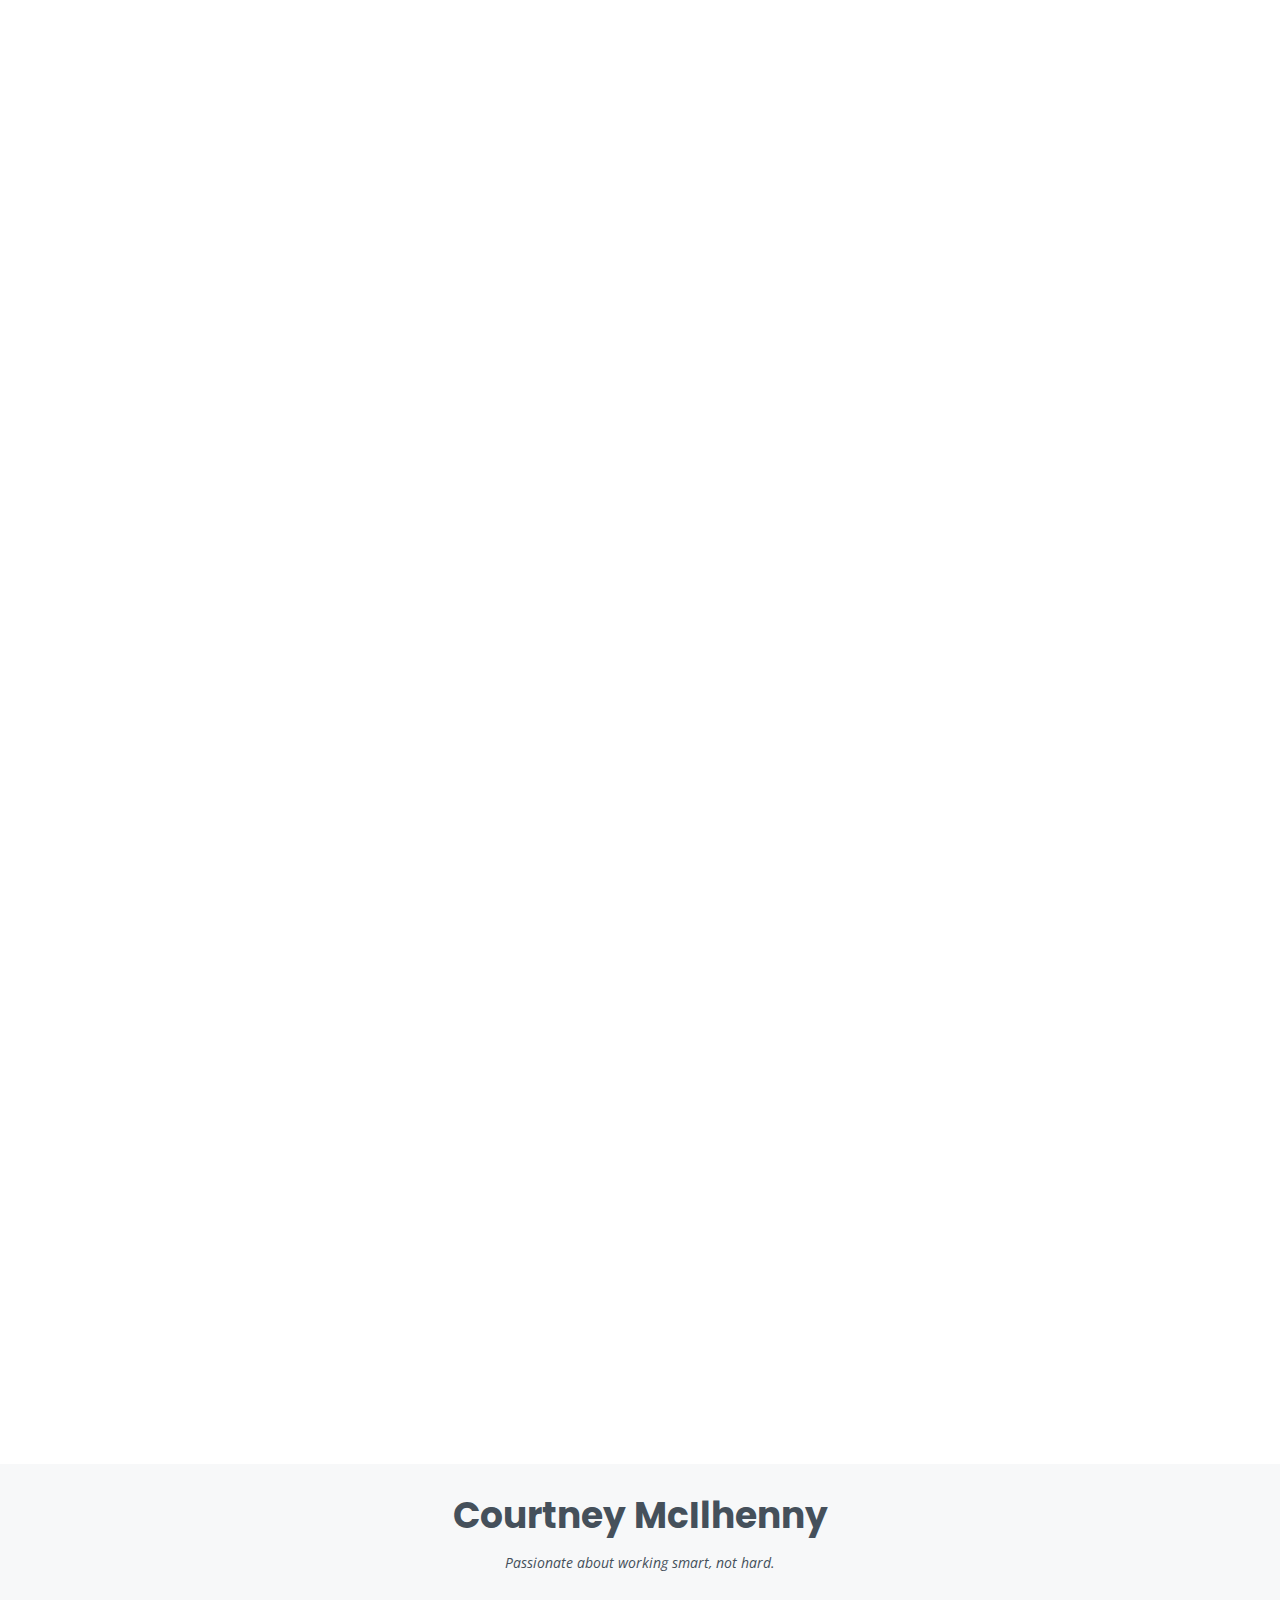
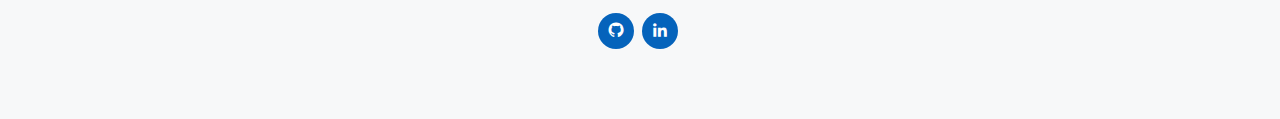
==== commit 1d31d6cc: "placeholder for porjects" ====
--- a/index.html
+++ b/index.html
@@ -47,8 +47,8 @@
       <ul>
         <li><a href="#hero" class="nav-link scrollto active"><i class="bx bx-home"></i> <span>Home</span></a></li>
         <li><a href="#about" class="nav-link scrollto"><i class="bx bx-user"></i> <span>About</span></a></li>
-        <li><a href="#portfolio" class="nav-link scrollto"><i class="bx bx-book-content"></i> <span>Projects</span></a></li>
-        <li><a href="#services" class="nav-link scrollto"><i class="bx bx-server"></i> <span>Services</span></a></li>
+        <li><a href="#skills" class="nav-link scrollto"><i class="bx bx-file-blank"></i> <span>Resume</span></a></li>
+        <li><a href="#projects" class="nav-link scrollto"><i class="bx bx-book-content"></i> <span>Projects</span></a></li>
         <li><a href="#contact" class="nav-link scrollto"><i class="bx bx-envelope"></i> <span>Contact</span></a></li>
       </ul>
     </nav><!-- .nav-menu -->
@@ -188,16 +188,16 @@
     </section><!-- End Facts Section -->
 
     <!-- ======= Projects Section ======= -->
-    <section id="portfolio" class="portfolio section-bg">
+    <section id="projects" class="projects section-bg">
       <div class="container" data-aos="fade-up">
 
         <div class="section-title">
           <h2>Projects</h2>
-          <p>I enjoy prototyping and building applications. A few of my previous personal work and projects are below.</p>
-        </div>
-
-        <div class="row portfolio-container" data-aos="fade-up" data-aos-delay="200">
-
+          <p>I enjoy prototyping and building applications. Check back soon for updated projects!</p>
+        </div>
+
+        <!-- <div class="row portfolio-container" data-aos="fade-up" data-aos-delay="200"> -->
+<!--
           <div class="col-lg-4 col-md-6 portfolio-item filter-app">
             <div class="portfolio-wrap">
               <img src="assets/img/portfolio/portfolio-1.jpg" class="img-fluid" alt="">
@@ -237,7 +237,7 @@
             </div>
           </div>
 
-        </div>
+        </div> -->
 
       </div>
     </section><!-- End Projects Section -->
--- a/assets/css/style.css
+++ b/assets/css/style.css
@@ -491,13 +491,13 @@
 }
 
 /*--------------------------------------------------------------
-# Portfolio
---------------------------------------------------------------*/
-.portfolio .portfolio-item {
+# Projects
+--------------------------------------------------------------*/
+.projects .project-item {
   margin-bottom: 30px;
 }
 
-.portfolio #portfolio-flters {
+.projects #portfolio-flters {
   padding: 0;
   margin: 0 auto 25px auto;
   list-style: none;
@@ -507,7 +507,7 @@
   padding: 2px 15px;
 }
 
-.portfolio #portfolio-flters li {
+.projects #portfolio-flters li {
   cursor: pointer;
   display: inline-block;
   padding: 10px 15px;
@@ -520,16 +520,16 @@
   transition: all 0.3s ease-in-out;
 }
 
-.portfolio #portfolio-flters li:hover,
-.portfolio #portfolio-flters li.filter-active {
+.projects #portfolio-flters li:hover,
+.projects #portfolio-flters li.filter-active {
   color: #0563bb;
 }
 
-.portfolio #portfolio-flters li:last-child {
+.projects #portfolio-flters li:last-child {
   margin-right: 0;
 }
 
-.portfolio .portfolio-wrap {
+.projects .portfolio-wrap {
   transition: 0.3s;
   position: relative;
   overflow: hidden;
@@ -537,7 +537,7 @@
   background: rgba(69, 80, 91, 0.8);
 }
 
-.portfolio .portfolio-wrap::before {
+.projects .portfolio-wrap::before {
   content: "";
   background: rgba(255, 255, 255, 0.7);
   position: absolute;
@@ -550,7 +550,7 @@
   opacity: 0;
 }
 
-.portfolio .portfolio-wrap .portfolio-info {
+.projects .portfolio-wrap .portfolio-info {
   opacity: 0;
   position: absolute;
   top: 0;
@@ -566,7 +566,7 @@
   align-items: center;
 }
 
-.portfolio .portfolio-wrap .portfolio-info::before {
+.projects .portfolio-wrap .portfolio-info::before {
   display: block;
   content: "";
   width: 48px;
@@ -580,7 +580,7 @@
   z-index: 9994;
 }
 
-.portfolio .portfolio-wrap .portfolio-info::after {
+.projects .portfolio-wrap .portfolio-info::after {
   display: block;
   content: "";
   width: 48px;
@@ -594,13 +594,13 @@
   z-index: 9994;
 }
 
-.portfolio .portfolio-wrap .portfolio-info h4 {
+.projects .portfolio-wrap .portfolio-info h4 {
   font-size: 20px;
   color: #45505b;
   font-weight: 600;
 }
 
-.portfolio .portfolio-wrap .portfolio-info p {
+.projects .portfolio-wrap .portfolio-info p {
   color: #45505b;
   font-size: 14px;
   text-transform: uppercase;
@@ -608,12 +608,12 @@
   margin: 0;
 }
 
-.portfolio .portfolio-wrap .portfolio-links {
+.projects .portfolio-wrap .portfolio-links {
   text-align: center;
   z-index: 4;
 }
 
-.portfolio .portfolio-wrap .portfolio-links a {
+.projects .portfolio-wrap .portfolio-links a {
   color: #45505b;
   margin: 0 2px;
   font-size: 28px;
@@ -621,11 +621,11 @@
   transition: 0.3s;
 }
 
-.portfolio .portfolio-wrap .portfolio-links a:hover {
+.projects .portfolio-wrap .portfolio-links a:hover {
   color: #148af9;
 }
 
-.portfolio .portfolio-wrap:hover::before {
+.projects .portfolio-wrap:hover::before {
   top: 0;
   left: 0;
   right: 0;
@@ -633,16 +633,16 @@
   opacity: 1;
 }
 
-.portfolio .portfolio-wrap:hover .portfolio-info {
+.projects .portfolio-wrap:hover .portfolio-info {
   opacity: 1;
 }
 
-.portfolio .portfolio-wrap:hover .portfolio-info::before {
+.projects .portfolio-wrap:hover .portfolio-info::before {
   top: 15px;
   left: 15px;
 }
 
-.portfolio .portfolio-wrap:hover .portfolio-info::after {
+.projects .portfolio-wrap:hover .portfolio-info::after {
   bottom: 15px;
   right: 15px;
 }
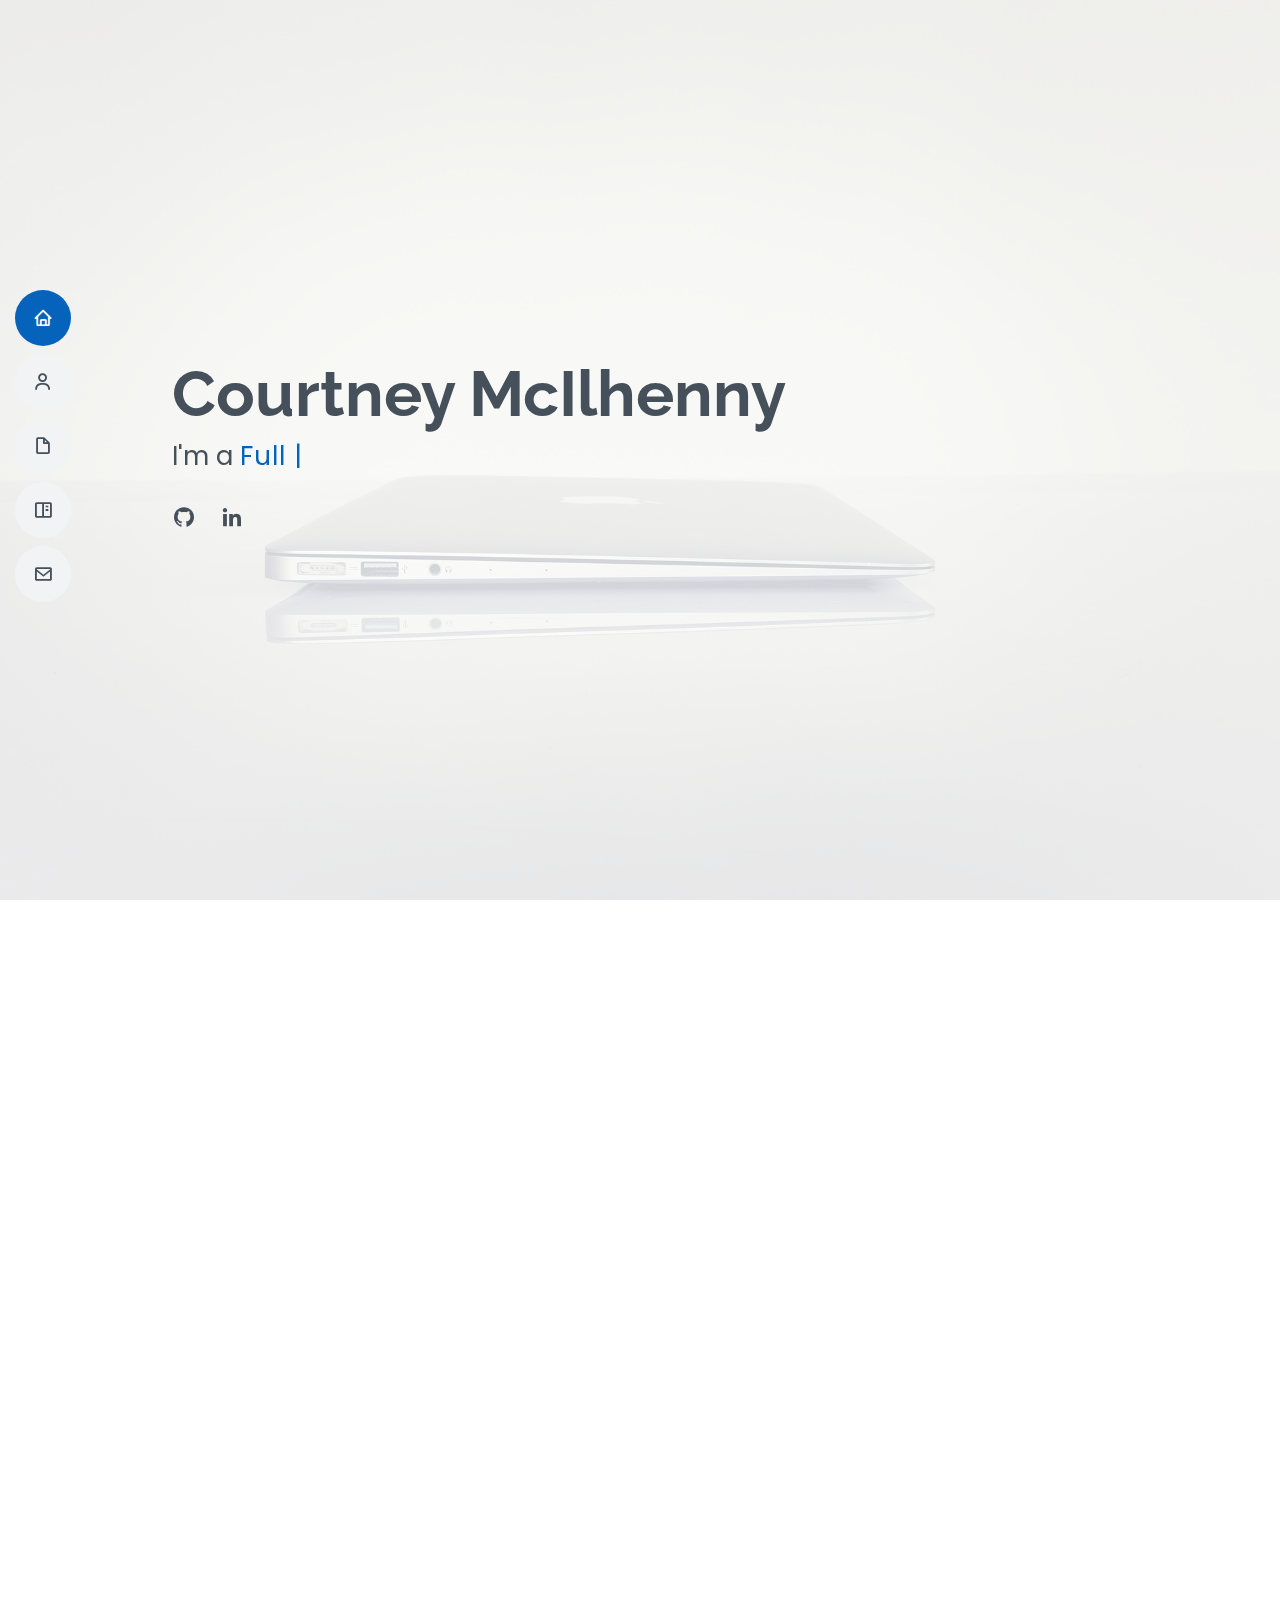
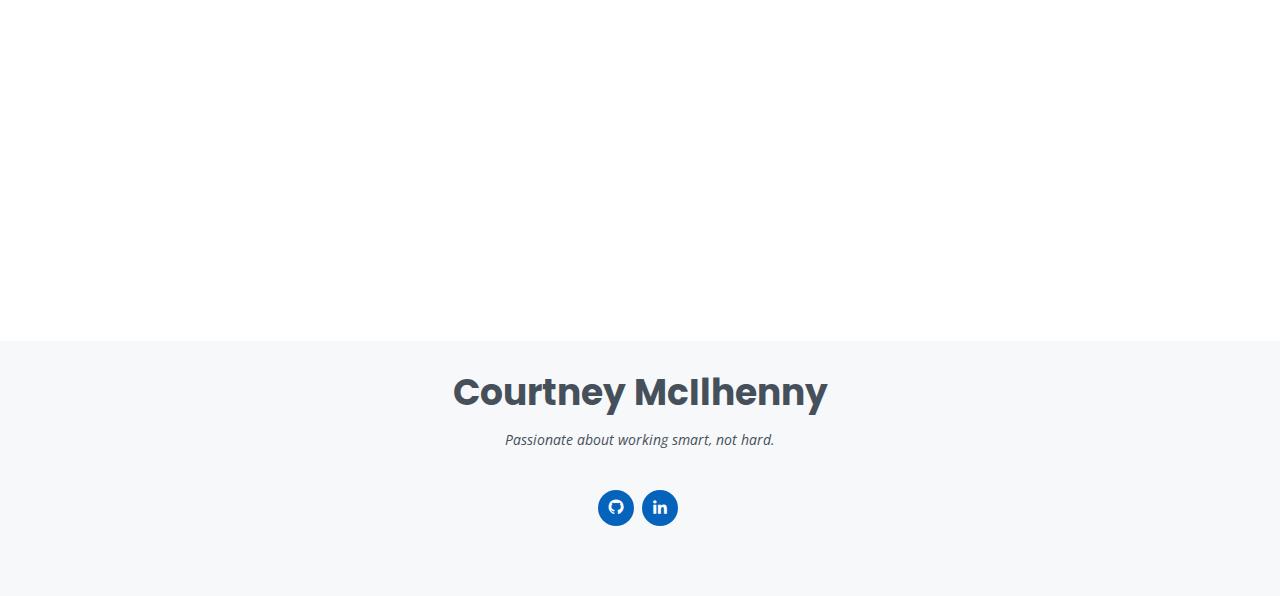
==== commit 54f46fa1: "updating projects section" ====
--- a/index.html
+++ b/index.html
@@ -188,56 +188,41 @@
     </section><!-- End Facts Section -->
 
     <!-- ======= Projects Section ======= -->
-    <section id="projects" class="projects section-bg">
+    <section id="projects" class="project section-bg">
       <div class="container" data-aos="fade-up">
 
         <div class="section-title">
           <h2>Projects</h2>
-          <p>I enjoy prototyping and building applications. Check back soon for updated projects!</p>
-        </div>
-
-        <!-- <div class="row portfolio-container" data-aos="fade-up" data-aos-delay="200"> -->
-<!--
-          <div class="col-lg-4 col-md-6 portfolio-item filter-app">
-            <div class="portfolio-wrap">
-              <img src="assets/img/portfolio/portfolio-1.jpg" class="img-fluid" alt="">
-              <div class="portfolio-info">
-                <h4>App 1</h4>
-                <p>App</p>
-                <div class="portfolio-links">
-                  <a href="portfolio-details.html" class="portfolio-details-lightbox" data-glightbox="type: external" title="Portfolio Details"><i class="bx bx-plus"></i></a>
+          <p>I enjoy prototyping and building applications. Below is some of my earlier work and projects.</p>
+        </div>
+
+        <div class="row project-container" data-aos="fade-up" data-aos-delay="200">
+
+          <div class="col-lg-6 col-md-6 project-item">
+            <div class="project-wrap">
+              <img src="assets/img/projects/project-1.jpg" class="img-fluid" alt="">
+              <div class= "project-info">
+                <h4>Blog</h4>
+                <div class= "project-links">
+                  <a href="project-details-1.html" class= "project-details-lightbox" data-glightbox="type: external" title= "Project Details"><i class="bx bx-plus"></i></a>
                 </div>
               </div>
             </div>
           </div>
 
-          <div class="col-lg-4 col-md-6 portfolio-item filter-web">
-            <div class="portfolio-wrap">
-              <img src="assets/img/portfolio/portfolio-2.jpg" class="img-fluid" alt="">
-              <div class="portfolio-info">
-                <h4>Web 3</h4>
-                <p>Web</p>
-                <div class="portfolio-links">
-                  <a href="portfolio-details.html" class="portfolio-details-lightbox" data-glightbox="type: external" title="Portfolio Details"><i class="bx bx-plus"></i></a>
+          <div class="col-lg-6 col-md-6 project-item">
+            <div class= "project-wrap">
+              <img src="assets/img/projects/project-2.png" class="img-fluid" alt="">
+              <div class= "project-info">
+                <h4>Connect4 Game</h4>
+                <div class= "project-links">
+                  <a href="project-details-2.html" class= "project-details-lightbox" data-glightbox="type: external" title= "Project Details"><i class="bx bx-plus"></i></a>
                 </div>
               </div>
             </div>
           </div>
 
-          <div class="col-lg-4 col-md-6 portfolio-item filter-app">
-            <div class="portfolio-wrap">
-              <img src="assets/img/portfolio/portfolio-3.jpg" class="img-fluid" alt="">
-              <div class="portfolio-info">
-                <h4>App 2</h4>
-                <p>App</p>
-                <div class="portfolio-links">
-                  <a href="portfolio-details.html" class="portfolio-details-lightbox" data-glightbox="type: external" title="Portfolio Details"><i class="bx bx-plus"></i></a>
-                </div>
-              </div>
-            </div>
-          </div>
-
-        </div> -->
+        </div>
 
       </div>
     </section><!-- End Projects Section -->
--- a/assets/css/style.css
+++ b/assets/css/style.css
@@ -493,11 +493,11 @@
 /*--------------------------------------------------------------
 # Projects
 --------------------------------------------------------------*/
-.projects .project-item {
+.project .project-item {
   margin-bottom: 30px;
 }
 
-.projects #portfolio-flters {
+.project #project-flters {
   padding: 0;
   margin: 0 auto 25px auto;
   list-style: none;
@@ -507,7 +507,7 @@
   padding: 2px 15px;
 }
 
-.projects #portfolio-flters li {
+.project #project-flters li {
   cursor: pointer;
   display: inline-block;
   padding: 10px 15px;
@@ -520,16 +520,16 @@
   transition: all 0.3s ease-in-out;
 }
 
-.projects #portfolio-flters li:hover,
-.projects #portfolio-flters li.filter-active {
+.project #project-flters li:hover,
+.project #project-flters li.filter-active {
   color: #0563bb;
 }
 
-.projects #portfolio-flters li:last-child {
+.project #project-flters li:last-child {
   margin-right: 0;
 }
 
-.projects .portfolio-wrap {
+.project .project-wrap {
   transition: 0.3s;
   position: relative;
   overflow: hidden;
@@ -537,7 +537,7 @@
   background: rgba(69, 80, 91, 0.8);
 }
 
-.projects .portfolio-wrap::before {
+.project .project-wrap::before {
   content: "";
   background: rgba(255, 255, 255, 0.7);
   position: absolute;
@@ -550,7 +550,7 @@
   opacity: 0;
 }
 
-.projects .portfolio-wrap .portfolio-info {
+.project .project-wrap .project-info {
   opacity: 0;
   position: absolute;
   top: 0;
@@ -566,7 +566,7 @@
   align-items: center;
 }
 
-.projects .portfolio-wrap .portfolio-info::before {
+.project .project-wrap .project-info::before {
   display: block;
   content: "";
   width: 48px;
@@ -580,7 +580,7 @@
   z-index: 9994;
 }
 
-.projects .portfolio-wrap .portfolio-info::after {
+.project .project-wrap .project-info::after {
   display: block;
   content: "";
   width: 48px;
@@ -594,13 +594,13 @@
   z-index: 9994;
 }
 
-.projects .portfolio-wrap .portfolio-info h4 {
+.project .project-wrap .project-info h4 {
   font-size: 20px;
   color: #45505b;
   font-weight: 600;
 }
 
-.projects .portfolio-wrap .portfolio-info p {
+.project .project-wrap .project-info p {
   color: #45505b;
   font-size: 14px;
   text-transform: uppercase;
@@ -608,12 +608,12 @@
   margin: 0;
 }
 
-.projects .portfolio-wrap .portfolio-links {
+.project .project-wrap .project-links {
   text-align: center;
   z-index: 4;
 }
 
-.projects .portfolio-wrap .portfolio-links a {
+.project .project-wrap .project-links a {
   color: #45505b;
   margin: 0 2px;
   font-size: 28px;
@@ -621,11 +621,11 @@
   transition: 0.3s;
 }
 
-.projects .portfolio-wrap .portfolio-links a:hover {
+.project .project-wrap .project-links a:hover {
   color: #148af9;
 }
 
-.projects .portfolio-wrap:hover::before {
+.project .project-wrap:hover::before {
   top: 0;
   left: 0;
   right: 0;
@@ -633,37 +633,37 @@
   opacity: 1;
 }
 
-.projects .portfolio-wrap:hover .portfolio-info {
+.project .project-wrap:hover .project-info {
   opacity: 1;
 }
 
-.projects .portfolio-wrap:hover .portfolio-info::before {
+.project .project-wrap:hover .project-info::before {
   top: 15px;
   left: 15px;
 }
 
-.projects .portfolio-wrap:hover .portfolio-info::after {
+.project .project-wrap:hover .project-info::after {
   bottom: 15px;
   right: 15px;
 }
 
 /*--------------------------------------------------------------
-# Portfolio Details
---------------------------------------------------------------*/
-.portfolio-details {
+# Project Details
+--------------------------------------------------------------*/
+.project-details {
   padding-top: 40px;
 }
 
-.portfolio-details .portfolio-details-slider img {
+.project-details .project-details-slider img {
   width: 100%;
 }
 
-.portfolio-details .portfolio-details-slider .swiper-pagination {
+.project-details .project-details-slider .swiper-pagination {
   margin-top: 20px;
   position: relative;
 }
 
-.portfolio-details .portfolio-details-slider .swiper-pagination .swiper-pagination-bullet {
+.project-details .project-details-slider .swiper-pagination .swiper-pagination-bullet {
   width: 12px;
   height: 12px;
   background-color: #fff;
@@ -671,16 +671,16 @@
   border: 1px solid #0563bb;
 }
 
-.portfolio-details .portfolio-details-slider .swiper-pagination .swiper-pagination-bullet-active {
+.project-details .project-details-slider .swiper-pagination .swiper-pagination-bullet-active {
   background-color: #0563bb;
 }
 
-.portfolio-details .portfolio-info {
+.project-details .project-info {
   padding: 30px;
   box-shadow: 0px 0 30px rgba(69, 80, 91, 0.08);
 }
 
-.portfolio-details .portfolio-info h3 {
+.project-details .project-info h3 {
   font-size: 22px;
   font-weight: 700;
   margin-bottom: 20px;
@@ -688,27 +688,27 @@
   border-bottom: 1px solid #eee;
 }
 
-.portfolio-details .portfolio-info ul {
+.project-details .project-info ul {
   list-style: none;
   padding: 0;
   font-size: 15px;
 }
 
-.portfolio-details .portfolio-info ul li+li {
+.project-details .project-info ul li+li {
   margin-top: 10px;
 }
 
-.portfolio-details .portfolio-description {
+.project-details .project-description {
   padding-top: 30px;
 }
 
-.portfolio-details .portfolio-description h2 {
+.project-details .project-description h2 {
   font-size: 26px;
   font-weight: 700;
   margin-bottom: 20px;
 }
 
-.portfolio-details .portfolio-description p {
+.project-details .project-description p {
   padding: 0;
 }
 
